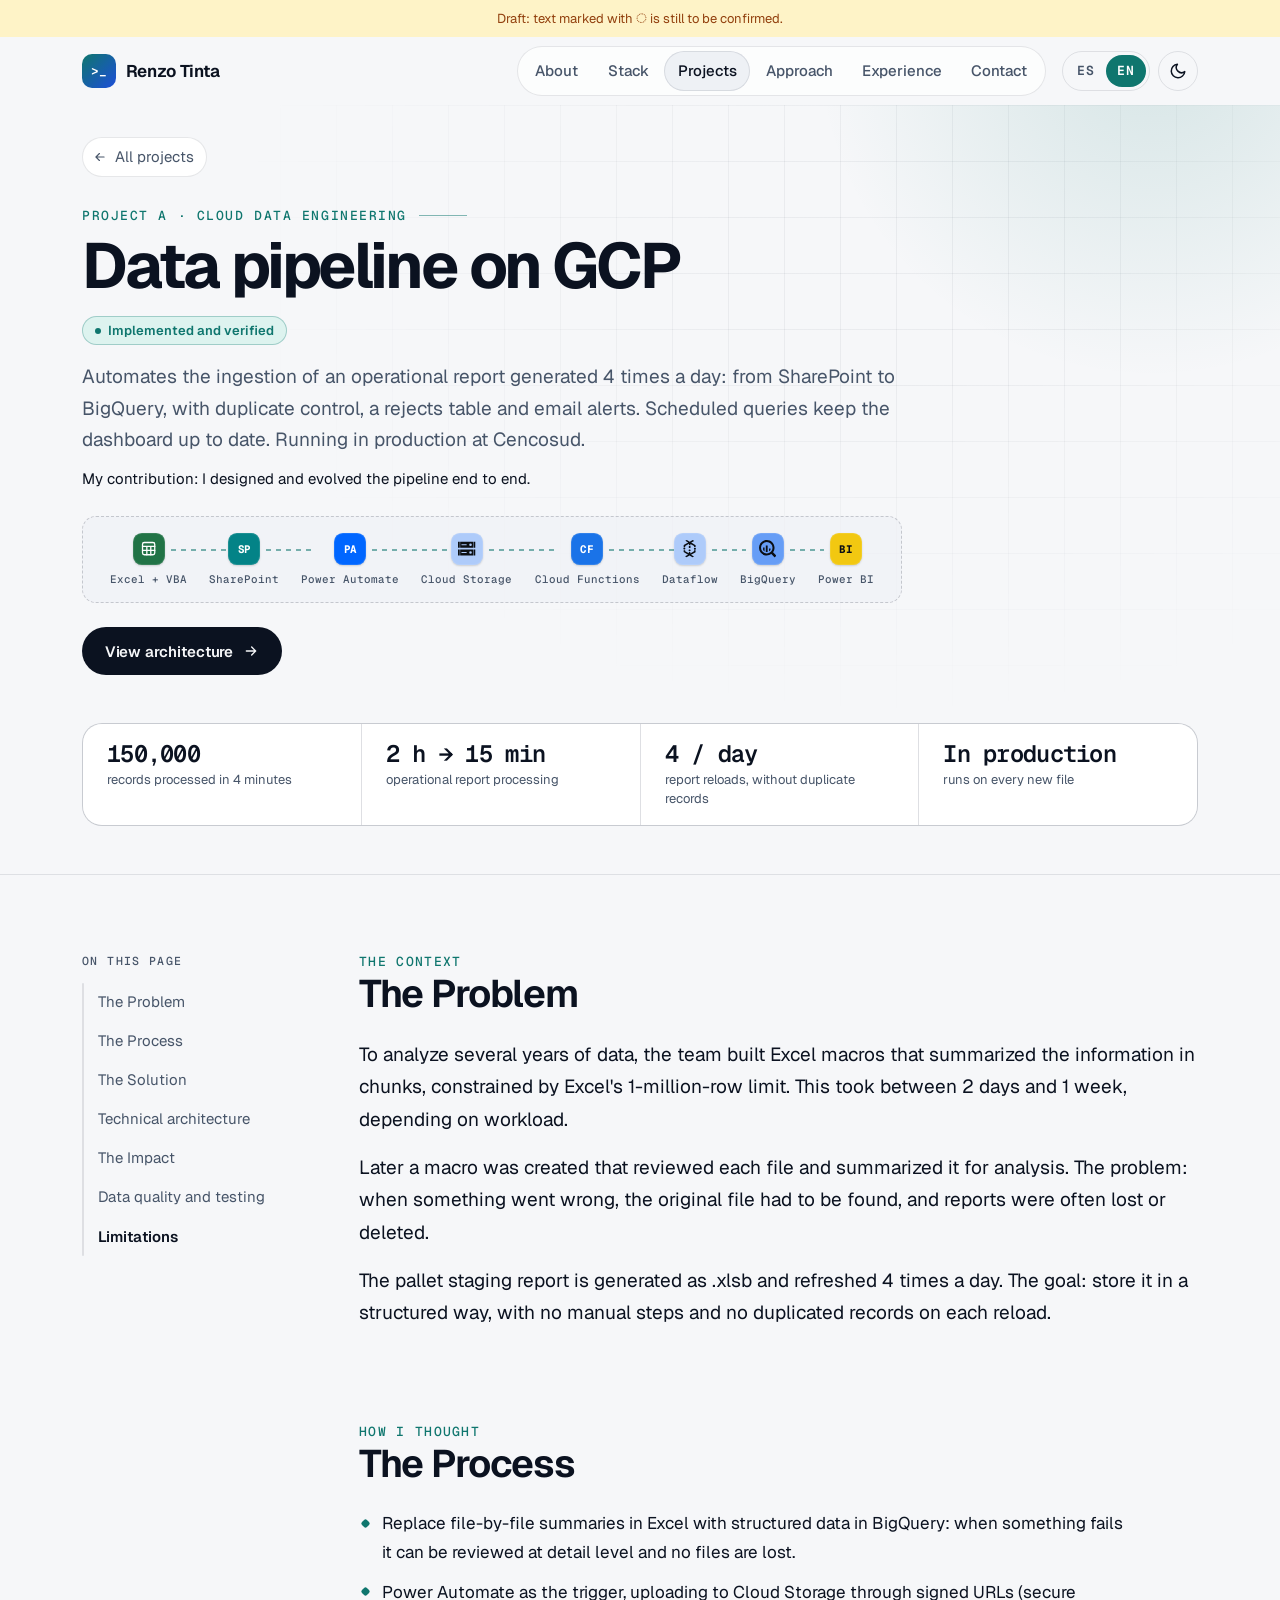
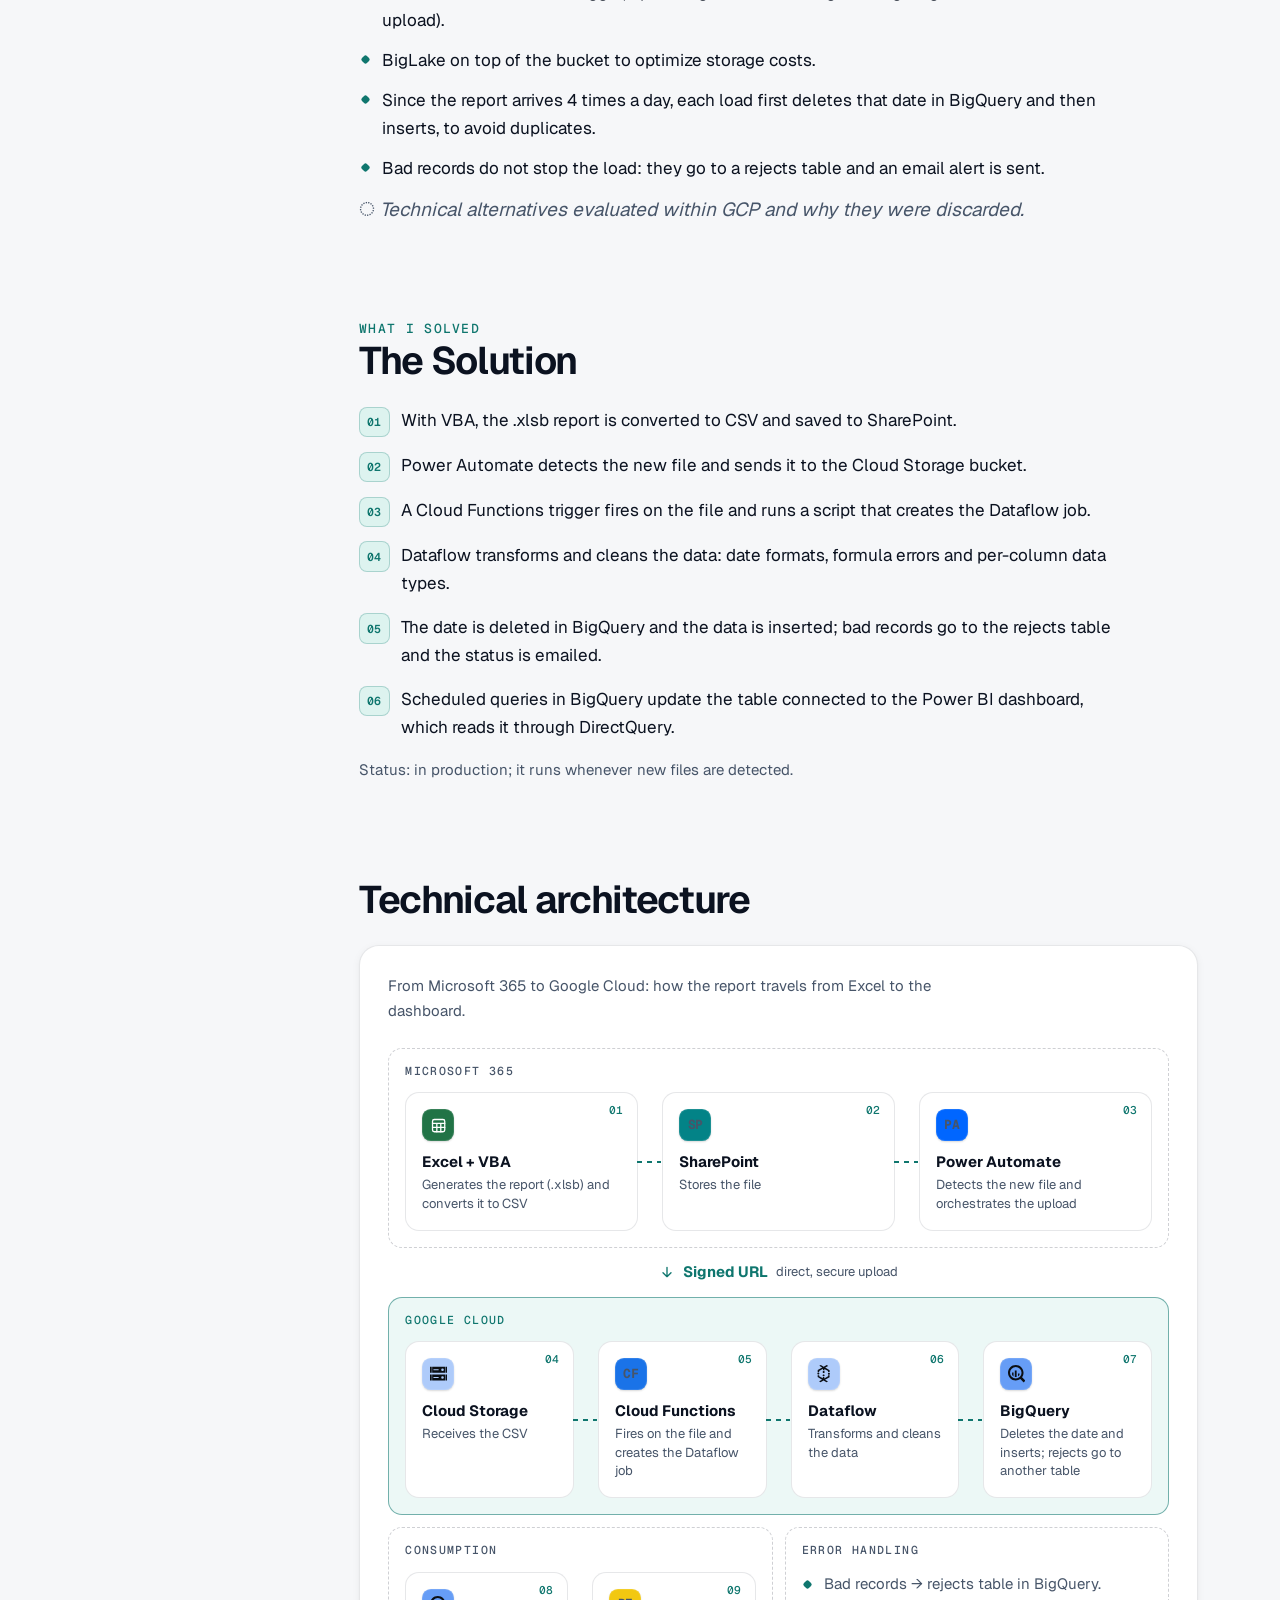
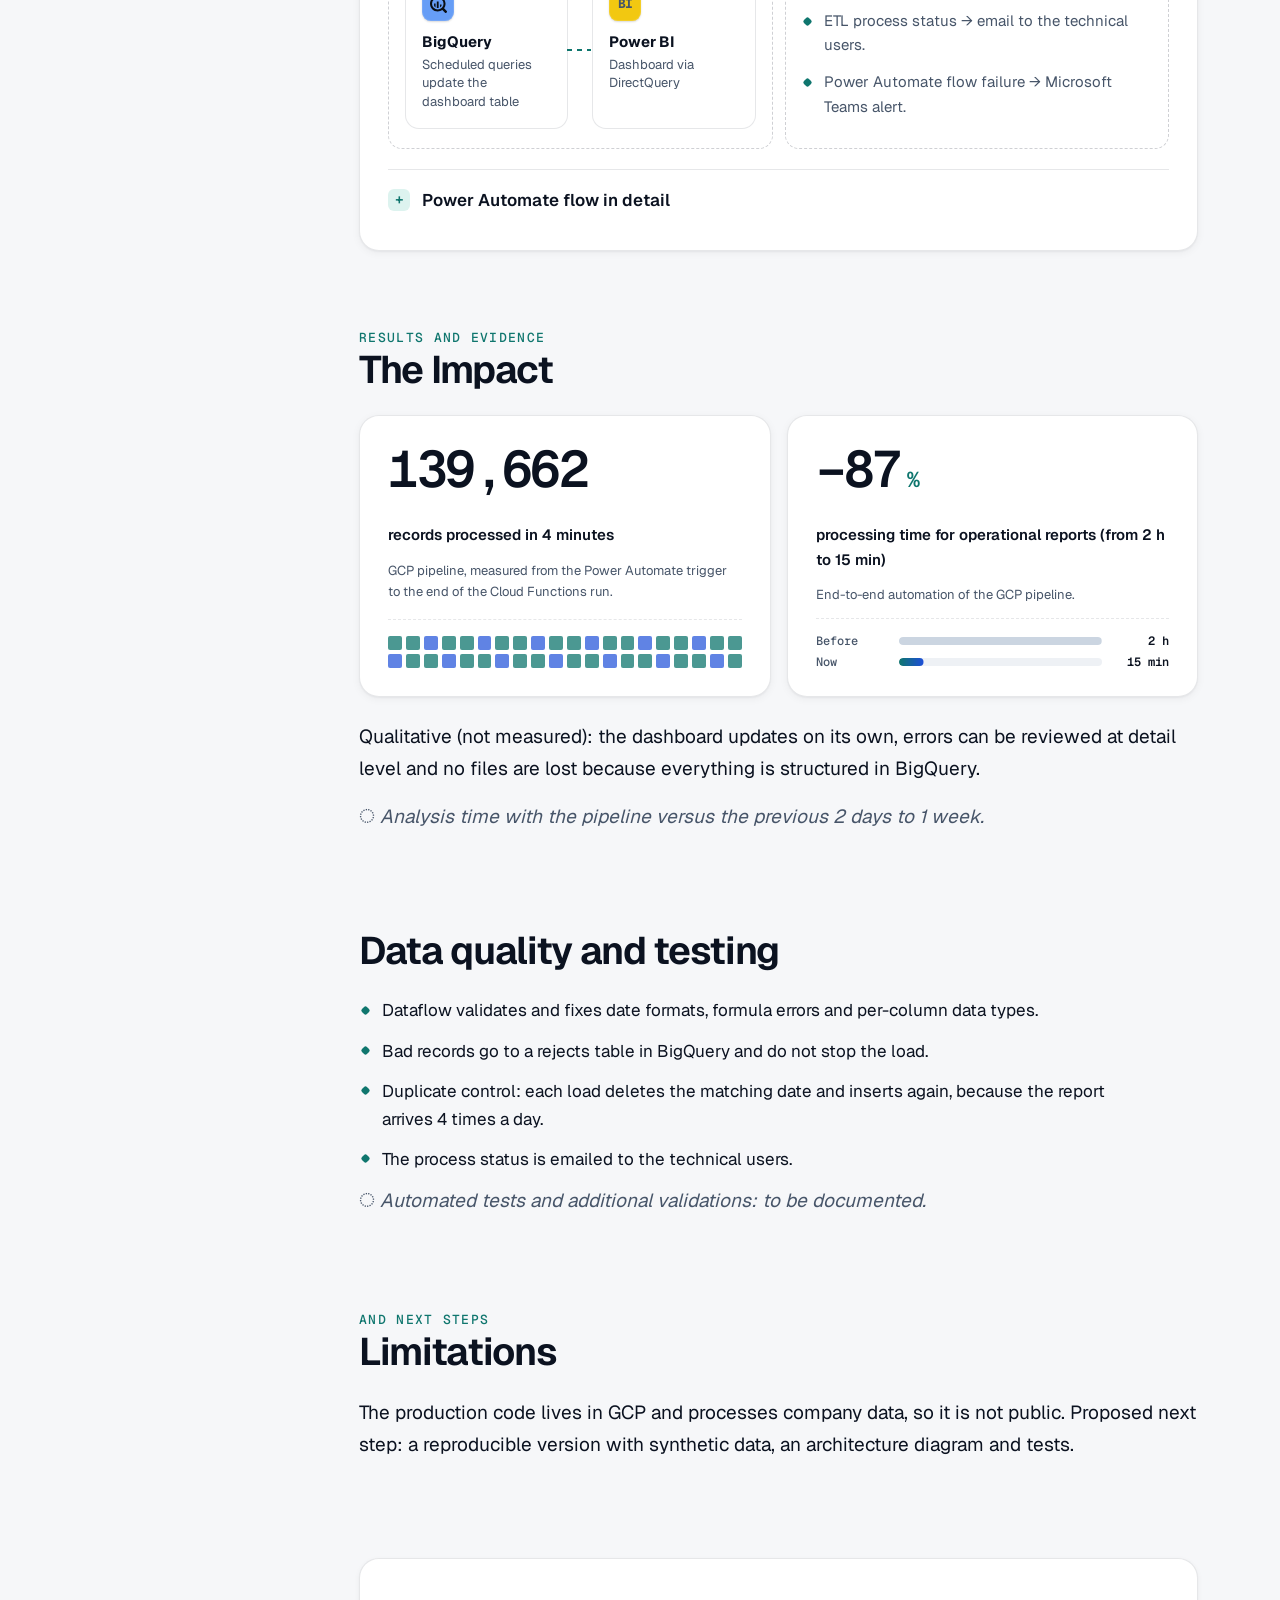
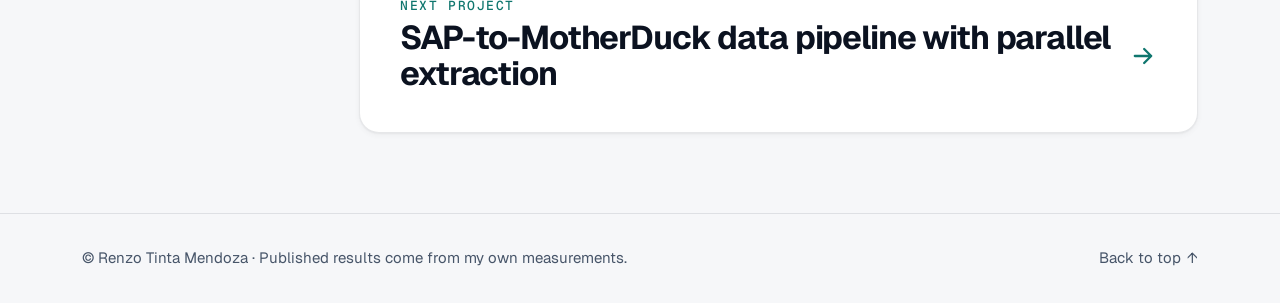
==== projects/gcp-pipeline.html @ ab00e88c "punto final de trabajo en claude" ====
<!DOCTYPE html>
<html lang="es">
<head>
<meta charset="utf-8">
<meta name="viewport" content="width=device-width, initial-scale=1">
<title>Pipeline de datos en GCP · Renzo Tinta</title>
<meta name="description" content="Pipeline de datos de SharePoint a BigQuery con Power Automate, Cloud Functions y Dataflow: problema, proceso, arquitectura y resultados medidos.">
<meta name="color-scheme" content="light dark">
<meta name="theme-color" content="#07090D" media="(prefers-color-scheme: dark)">
<meta name="theme-color" content="#F6F7F9" media="(prefers-color-scheme: light)">
<script>
  (function () {
    var d = document.documentElement; d.classList.add("js");
    try { var t = localStorage.getItem("theme"); if (t === "light" || t === "dark") d.dataset.theme = t; } catch (e) {}
    if (!matchMedia("(prefers-reduced-motion: reduce)").matches) {
      d.classList.add("motion");
      setTimeout(function () { if (!window.__motionReady) d.classList.remove("motion"); }, 2500);
    }
  })();
</script>
<link rel="icon" href="data:image/svg+xml,%3Csvg xmlns='http://www.w3.org/2000/svg' viewBox='0 0 32 32'%3E%3Crect width='32' height='32' rx='9' fill='%230F766E'/%3E%3Ctext x='16' y='21' text-anchor='middle' font-family='monospace' font-size='14' font-weight='700' fill='white'%3E%3E_%3C/text%3E%3C/svg%3E">
<link rel="preconnect" href="https://fonts.googleapis.com">
<link rel="preconnect" href="https://fonts.gstatic.com" crossorigin>
<link rel="stylesheet" href="https://fonts.googleapis.com/css2?family=Geist:wght@400..700&family=Geist+Mono:wght@400..600&family=Instrument+Serif:ital@1&display=swap">
<link rel="stylesheet" href="../assets/css/styles.css">
</head>
<body>
<a class="skip-link" href="#main" data-i18n="skip">Saltar al contenido</a>
<div class="progress" aria-hidden="true"><span></span></div>
<div class="draft-banner" role="note" data-i18n="draft">Borrador: los textos marcados con ◌ están pendientes de confirmar.</div>

<header class="site-header" id="site-header">
  <div class="container header-inner">
    <a class="brand" href="../index.html"><span class="brand-mark" aria-hidden="true">&gt;_</span><span data-i18n="brand">Renzo Tinta</span></a>
    <nav class="nav" id="site-nav" aria-label="Principal" data-i18n-aria="nav_label">
      <span class="nav-indicator" aria-hidden="true"></span>
      <a href="../index.html#about" data-i18n="nav_about">Sobre mí</a>
      <a href="../index.html#stack" data-i18n="nav_stack">Stack</a>
      <a href="../index.html#projects" aria-current="page" data-i18n="nav_projects">Proyectos</a>
      <a href="../index.html#approach" data-i18n="nav_approach">Enfoque</a>
      <a href="../index.html#experience" data-i18n="nav_experience">Experiencia</a>
      <a href="../index.html#contact" data-i18n="nav_contact">Contacto</a>
    </nav>
    <div class="controls">
      <div class="seg" role="group" aria-label="Idioma" data-i18n-aria="lang_label" data-active="es">
        <span class="seg-thumb" aria-hidden="true"></span>
        <button type="button" data-lang="es" aria-pressed="true" lang="es">ES</button>
        <button type="button" data-lang="en" aria-pressed="false" lang="en">EN</button>
      </div>
      <button type="button" class="icon-btn theme-btn" id="theme" aria-label="Cambiar tema" data-i18n-aria="theme_label">
        <svg class="i-sun" width="18" height="18" viewBox="0 0 24 24" fill="none" stroke="currentColor" stroke-width="2" stroke-linecap="round" aria-hidden="true"><circle cx="12" cy="12" r="4"/><path d="M12 2v2M12 20v2M4.9 4.9l1.4 1.4M17.7 17.7l1.4 1.4M2 12h2M20 12h2M4.9 19.1l1.4-1.4M17.7 6.3l1.4-1.4"/></svg>
        <svg class="i-moon" width="18" height="18" viewBox="0 0 24 24" fill="none" stroke="currentColor" stroke-width="2" stroke-linecap="round" stroke-linejoin="round" aria-hidden="true"><path d="M21 12.8A9 9 0 1 1 11.2 3a7 7 0 0 0 9.8 9.8z"/></svg>
      </button>
      <button type="button" class="icon-btn menu-btn" id="menu-btn" aria-expanded="false" aria-controls="site-nav" aria-label="Abrir menú"><span aria-hidden="true"></span></button>
    </div>
  </div>
</header>

<main id="main">
  <section class="page-hero" aria-labelledby="page-title">
    <div class="hero-grid-bg" aria-hidden="true"></div>
    <div class="container">
      <a class="crumb" href="../index.html#projects"><svg viewBox="0 0 24 24" fill="none" stroke="currentColor" stroke-width="2" stroke-linecap="round" stroke-linejoin="round" aria-hidden="true"><path d="M19 12H5M11 18l-6-6 6-6"/></svg><span data-i18n="back_projects">Todos los proyectos</span></a>
      <p class="section-index" data-reveal="hero" data-i18n="pa_eyebrow">Proyecto A · Ingeniería de datos en la nube</p>
      <h1 class="page-title" id="page-title" data-i18n="pa_title">Pipeline de datos en GCP</h1>
      <p data-reveal="hero"><span class="badge badge--ok" data-i18n="st_ok">Implementado y verificado</span></p>
      <p class="lead" data-reveal="hero" data-i18n="pa_sum">Automatiza la ingesta de un reporte operativo que se genera 4 veces al día: desde SharePoint hasta BigQuery, con control de duplicados, tabla de rechazos y aviso por correo. Consultas programadas mantienen actualizado el dashboard. En producción en Cencosud.</p>
      <p class="role-note" data-reveal="hero" data-i18n="pa_role">Mi contribución: diseñé y evolucioné el pipeline de punta a punta.</p>
      <ol class="chain" aria-label="Flujo del pipeline" data-i18n-aria="pa_chain_label" data-reveal="hero">
        <li><span class="tile tile--sm" data-icon="excel"></span><span class="chain-label">Excel + VBA</span></li>
        <li><span class="tile tile--sm" data-icon="sharepoint"></span><span class="chain-label">SharePoint</span></li>
        <li><span class="tile tile--sm" data-icon="powerautomate"></span><span class="chain-label">Power Automate</span></li>
        <li><span class="tile tile--sm" data-icon="gcs"></span><span class="chain-label">Cloud Storage</span></li>
        <li><span class="tile tile--sm" data-icon="gcf"></span><span class="chain-label">Cloud Functions</span></li>
        <li><span class="tile tile--sm" data-icon="dataflow"></span><span class="chain-label">Dataflow</span></li>
        <li><span class="tile tile--sm" data-icon="bigquery"></span><span class="chain-label">BigQuery</span></li>
        <li><span class="tile tile--sm" data-icon="powerbi"></span><span class="chain-label">Power BI</span></li>
      </ol>
      <div class="hero-actions" data-reveal="hero">
        <a class="btn btn--primary" href="#architecture" data-magnetic><span data-i18n="p_arch">Ver arquitectura</span><svg class="arrow" viewBox="0 0 24 24" fill="none" stroke="currentColor" stroke-width="2" stroke-linecap="round" stroke-linejoin="round" aria-hidden="true"><path d="M5 12h14M13 6l6 6-6 6"/></svg></a>
      </div>
      <div class="glance" data-stagger>
        <div><strong>150,000</strong><span data-i18n="pa_g1_l">registros procesados en 4 minutos</span></div>
        <div><strong>2 h → 15 min</strong><span data-i18n="pa_g2_l">procesamiento de reportes operativos</span></div>
        <div><strong data-i18n="pa_g3_n">4 / día</strong><span data-i18n="pa_g3_l">recargas del reporte, sin duplicar registros</span></div>
        <div><strong data-i18n="pa_g4_n">En producción</strong><span data-i18n="pa_g4_l">se ejecuta con cada archivo nuevo</span></div>
      </div>
    </div>
  </section>

  <div class="container doc">
    <aside class="toc" aria-label="Índice" data-i18n-aria="toc_title" data-spy>
      <p data-i18n="toc_title">En esta página</p>
      <div class="toc-links">
        <a href="#problem" data-i18n="pe_problem">El Problema</a>
        <a href="#process" data-i18n="pe_process">El Proceso</a>
        <a href="#solution" data-i18n="pe_solution">La Solución</a>
        <a href="#architecture" data-i18n="sec_arch">Arquitectura técnica</a>
        <a href="#impact" data-i18n="pe_impact">El Impacto</a>
        <a href="#quality" data-i18n="sec_quality">Calidad de datos y pruebas</a>
        <a href="#limits" data-i18n="pe_limits">Limitaciones</a>
      </div>
    </aside>

    <article class="doc-body prose">

      <section id="problem" aria-labelledby="h-problem" data-reveal>
        <h2 id="h-problem"><span data-i18n="pe_problem">El Problema</span> <small data-i18n="pe_problem_s">El contexto</small></h2>
        <p data-i18n="pa_problem1">Para analizar datos de varios años, el equipo armaba macros de Excel que resumían la información por partes, con el límite de 1 millón de filas de Excel. Esto tomaba entre 2 días y 1 semana, según la carga de trabajo.</p>
        <p data-i18n="pa_problem2">Luego se creó una macro que revisaba cada archivo y lo resumía para analizarlo. El problema: ante un error había que buscar el archivo original, y los reportes se perdían o se borraban con frecuencia.</p>
        <p data-i18n="pa_problem3">El reporte de staging de paletas se genera en .xlsb y se actualiza 4 veces al día. El objetivo: almacenarlo de forma estructurada, sin pasos manuales y sin duplicar registros en cada recarga.</p>
      </section>

      <section id="process" aria-labelledby="h-process" data-reveal>
        <h2 id="h-process"><span data-i18n="pe_process">El Proceso</span> <small data-i18n="pe_process_s">Cómo pensé</small></h2>
        <ul class="bullets">
          <li data-i18n="pa_proc0">Reemplazar el resumen archivo por archivo en Excel por datos estructurados en BigQuery: ante un error se revisa a nivel de detalle y no se pierden archivos.</li>
          <li data-i18n="pa_proc1">Power Automate como disparador y carga a Cloud Storage mediante URLs firmadas (carga segura).</li>
          <li data-i18n="pa_proc2">BigLake sobre el bucket para optimizar costos de almacenamiento.</li>
          <li data-i18n="pa_proc3">Como el reporte llega 4 veces al día, cada carga borra primero la fecha en BigQuery y luego inserta, para evitar duplicados.</li>
          <li data-i18n="pa_proc4">Los registros con error no detienen la carga: van a una tabla de rechazos y se avisa por correo.</li>
        </ul>
        <p class="todo" data-i18n="pa_proc_todo">Alternativas técnicas evaluadas dentro de GCP y por qué se descartaron.</p>
      </section>

      <section id="solution" aria-labelledby="h-solution" data-reveal>
        <h2 id="h-solution"><span data-i18n="pe_solution">La Solución</span> <small data-i18n="pe_solution_s">Qué resolví</small></h2>
        <ol class="steps">
          <li data-i18n="pa_s1">Con VBA, el reporte .xlsb se convierte a CSV y se guarda en SharePoint.</li>
          <li data-i18n="pa_s2">Power Automate detecta el archivo nuevo y lo envía al bucket de Cloud Storage.</li>
          <li data-i18n="pa_s3">Un disparador de Cloud Functions se activa con el archivo y ejecuta un script que crea el job de Dataflow.</li>
          <li data-i18n="pa_s4">Dataflow transforma y limpia los datos: formatos de fecha, errores provenientes de fórmulas y tipos de datos por columna.</li>
          <li data-i18n="pa_s5">Se elimina la fecha en BigQuery y se insertan los datos; los registros con error van a la tabla de rechazos y el estado se avisa por correo.</li>
          <li data-i18n="pa_s6">Consultas programadas en BigQuery actualizan la tabla conectada al dashboard de Power BI, que la consume vía DirectQuery.</li>
        </ol>
        <p class="note" data-i18n="pa_status">Estado: en producción; se ejecuta cada vez que detecta archivos nuevos.</p>
      </section>

      <section id="architecture" aria-labelledby="h-arch" data-reveal>
        <h2 id="h-arch" data-i18n="sec_arch">Arquitectura técnica</h2>
        <figure class="card arch">
          <figcaption data-i18n="arch_intro">De Microsoft 365 a Google Cloud: cómo viaja el reporte desde Excel hasta el dashboard.</figcaption>

          <div class="lane">
            <h3>Microsoft 365</h3>
            <ol class="nodes" style="--cols:3">
              <li class="node"><span class="tile tile--sm" data-icon="excel"></span><strong>Excel + VBA</strong><span data-i18n="n1d">Genera el reporte (.xlsb) y lo convierte a CSV</span></li>
              <li class="node"><span class="tile tile--sm" data-icon="sharepoint"></span><strong>SharePoint</strong><span data-i18n="n2d">Almacena el archivo</span></li>
              <li class="node"><span class="tile tile--sm" data-icon="powerautomate"></span><strong>Power Automate</strong><span data-i18n="n3d">Detecta el archivo nuevo y orquesta el envío</span></li>
            </ol>
          </div>

          <div class="arch-link" role="note">
            <svg viewBox="0 0 24 24" fill="none" stroke="currentColor" stroke-width="2" stroke-linecap="round" stroke-linejoin="round" aria-hidden="true"><path d="M12 5v14M6 13l6 6 6-6"/></svg>
            <strong data-i18n="link_t">URL firmada</strong> <small data-i18n="link_d">carga directa y segura</small>
          </div>

          <div class="lane lane--accent">
            <h3>Google Cloud</h3>
            <ol class="nodes" style="--cols:4">
              <li class="node"><span class="tile tile--sm" data-icon="gcs"></span><strong>Cloud Storage</strong><span data-i18n="n4d">Recibe el CSV</span></li>
              <li class="node"><span class="tile tile--sm" data-icon="gcf"></span><strong>Cloud Functions</strong><span data-i18n="n5d">Se activa con el archivo y crea el job de Dataflow</span></li>
              <li class="node"><span class="tile tile--sm" data-icon="dataflow"></span><strong>Dataflow</strong><span data-i18n="n6d">Transforma y limpia los datos</span></li>
              <li class="node"><span class="tile tile--sm" data-icon="bigquery"></span><strong>BigQuery</strong><span data-i18n="n7d">Borra la fecha e inserta; los rechazos van a otra tabla</span></li>
            </ol>
          </div>

          <div class="arch-foot">
            <div class="lane">
              <h3 data-i18n="lane_out">Consumo</h3>
              <ol class="nodes" style="--cols:2">
                <li class="node"><span class="tile tile--sm" data-icon="bigquery"></span><strong>BigQuery</strong><span data-i18n="n8d">Consultas programadas actualizan la tabla del dashboard</span></li>
                <li class="node"><span class="tile tile--sm" data-icon="powerbi"></span><strong>Power BI</strong><span data-i18n="n9d">Dashboard vía DirectQuery</span></li>
              </ol>
            </div>
            <div class="lane">
              <h3 data-i18n="lane_err">Control de errores</h3>
              <ul class="bullets">
                <li data-i18n="err1">Registros con error → tabla de rechazos en BigQuery.</li>
                <li data-i18n="err2">Estado del proceso ETL → aviso por correo a los usuarios técnicos.</li>
                <li data-i18n="err3">Falla del flujo en Power Automate → aviso en Microsoft Teams.</li>
              </ul>
            </div>
          </div>

          <details class="pe"><summary><span data-i18n="det_title">Detalle del flujo en Power Automate</span></summary>
            <div class="pe-body">
              <ol class="steps">
                <li data-i18n="det1">Disparador: se crea o modifica un archivo en la carpeta de SharePoint.</li>
                <li data-i18n="det2">Validación de seguridad: solo continúan los archivos autorizados; el resto se ignora.</li>
                <li data-i18n="det3">HTTP: solicita a una Cloud Function la URL firmada.</li>
                <li data-i18n="det4">HTTP: envía el archivo directamente a Cloud Storage con esa URL.</li>
                <li data-i18n="det5">Si ocurre un error en el flujo, se envía un aviso a Microsoft Teams.</li>
              </ol>
            </div></details>
        </figure>
      </section>

      <section id="impact" aria-labelledby="h-impact" data-reveal>
        <h2 id="h-impact"><span data-i18n="pe_impact">El Impacto</span> <small data-i18n="pe_impact_s">Resultados y evidencia</small></h2>
        <div class="impact-grid">
          <article class="card kpi" data-spotlight>
            <p class="kpi-num"><span class="sr-only">150,000</span><span data-count="150000" aria-hidden="true">150,000</span></p>
            <p class="kpi-label" data-i18n="kpi1_l">registros procesados en 4 minutos</p>
            <p class="kpi-note" data-i18n="kpi1_c">Pipeline en GCP, medido desde el disparo en Power Automate hasta el fin en Cloud Functions.</p>
            <div class="kpi-viz" aria-hidden="true">
              <div class="dots"><i></i><i></i><i></i><i></i><i></i><i></i><i></i><i></i><i></i><i></i><i></i><i></i><i></i><i></i><i></i><i></i><i></i><i></i><i></i><i></i><i></i><i></i><i></i><i></i><i></i><i></i><i></i><i></i><i></i><i></i><i></i><i></i><i></i><i></i><i></i><i></i><i></i><i></i><i></i><i></i></div>
            </div>
          </article>
          <article class="card kpi" data-spotlight>
            <p class="kpi-num">−87<small>%</small></p>
            <p class="kpi-label" data-i18n="kpi2_l">tiempo de procesamiento de reportes operativos (de 2 h a 15 min)</p>
            <p class="kpi-note" data-i18n="kpi2_c">Automatización end-to-end del pipeline en GCP.</p>
            <div class="kpi-viz" aria-hidden="true">
              <div class="bar-row"><span data-i18n="kpi_before">Antes</span><span class="bar"><i style="--w:100%" data-bar></i></span><b>2 h</b></div>
              <div class="bar-row"><span data-i18n="kpi_now">Ahora</span><span class="bar bar--accent"><i style="--w:12.5%" data-bar data-delay=".25"></i></span><b>15 min</b></div>
            </div>
          </article>
        </div>
        <p data-i18n="pa_impact3">Cualitativo (no medido): el dashboard se actualiza solo, los errores se revisan a nivel de detalle y no se pierden archivos porque todo queda estructurado en BigQuery.</p>
        <p class="todo" data-i18n="pa_impact_todo">Tiempo de análisis con el pipeline frente a los 2 días a 1 semana anteriores.</p>
      </section>

      <section id="quality" aria-labelledby="h-quality" data-reveal>
        <h2 id="h-quality" data-i18n="sec_quality">Calidad de datos y pruebas</h2>
        <ul class="bullets">
          <li data-i18n="pa_q1">Dataflow valida y corrige formatos de fecha, errores provenientes de fórmulas y tipos de datos por columna.</li>
          <li data-i18n="pa_q2">Los registros con error van a una tabla de rechazos en BigQuery y no detienen la carga.</li>
          <li data-i18n="pa_q3">Control de duplicados: cada carga borra la fecha correspondiente e inserta de nuevo, porque el reporte llega 4 veces al día.</li>
          <li data-i18n="pa_q4">El estado del proceso se avisa por correo a los usuarios técnicos.</li>
        </ul>
        <p class="todo" data-i18n="pa_q_todo">Pruebas automatizadas y validaciones adicionales: por documentar.</p>
      </section>

      <section id="limits" aria-labelledby="h-limits" data-reveal>
        <h2 id="h-limits"><span data-i18n="pe_limits">Limitaciones</span> <small data-i18n="pe_limits_s">y siguientes pasos</small></h2>
        <p data-i18n="pa_limits">El código productivo vive en GCP y procesa datos de la empresa, por lo que no es público. Siguiente paso propuesto: una versión reproducible con datos sintéticos, diagrama de arquitectura y pruebas.</p>
      </section>

      <nav aria-label="Proyectos" data-reveal>
        <a class="card next-card" href="sap-motherduck-pipeline.html" data-spotlight>
          <small data-i18n="p_next">Siguiente proyecto</small>
          <strong><span data-i18n="pb_title">Pipeline de datos de SAP a MotherDuck con extracción paralela</span><svg class="arrow" viewBox="0 0 24 24" fill="none" stroke="currentColor" stroke-width="2" stroke-linecap="round" stroke-linejoin="round" aria-hidden="true"><path d="M5 12h14M13 6l6 6-6 6"/></svg></strong>
        </a>
      </nav>
    </article>
  </div>
</main>

<footer>
  <div class="container footer-inner">
    <span data-i18n="footer">© Renzo Tinta Mendoza · Los resultados publicados provienen de mediciones propias.</span>
    <a href="#main"><span data-i18n="back_top">Volver arriba</span> <span aria-hidden="true">↑</span></a>
  </div>
</footer>

<script src="../assets/js/icons.js"></script>
<script src="../assets/js/i18n/common.js"></script>
<script src="../assets/js/i18n/gcp-pipeline.js"></script>
<script src="../assets/js/site.js"></script>
<script src="../assets/vendor/gsap/gsap.min.js"></script>
<script src="../assets/vendor/gsap/ScrollTrigger.min.js"></script>
<script src="../assets/vendor/gsap/SplitText.min.js"></script>
<script src="../assets/js/motion.js"></script>
</body>
</html>
---- assets/css/styles.css ----
/* ==========================================================
   PORTAFOLIO · RENZO TINTA
   1. Tokens · 2. Base · 3. Cabecera · 4. Componentes
   5. Inicio · 6. Hojas de proyecto · 7. Movimiento
   Contrastes verificados (WCAG AA): texto >= 4.5:1 en ambos temas.
   ========================================================== */

/* 1. TOKENS ------------------------------------------------ */
:root {
  --bg: #F6F7F9;
  --bg-2: #EEF1F5;
  --surface: #FFFFFF;
  --surface-2: #EEF1F5;
  --text: #0B1220;
  --muted: #475569;
  --line: rgb(15 23 42 / .10);
  --line-strong: rgb(15 23 42 / .20);
  --grid-line: rgb(15 23 42 / .05);
  --accent: #0F766E;
  --accent-2: #1D4ED8;
  --accent-ink: #FFFFFF;
  --ok-bg: #DDF3EF;
  --warn: #92400E;
  --warn-bg: #FEF3C7;
  --bar-muted: #CBD5E1;
  --glow: rgb(15 118 110 / .14);
  --flow-raw: 100 116 139;
  --flow-clean: 15 118 110;
  --focus: #1D4ED8;
  --shadow-1: 0 1px 2px rgb(15 23 42 / .05), 0 2px 8px rgb(15 23 42 / .05);
  --shadow-2: 0 12px 40px -12px rgb(15 23 42 / .22);
  --sun: 0;

  --font-sans: "Geist", system-ui, -apple-system, "Segoe UI", Roboto, Arial, sans-serif;
  --font-mono: "Geist Mono", ui-monospace, "Cascadia Code", Consolas, monospace;
  --font-serif: "Instrument Serif", Georgia, "Times New Roman", serif;

  --fs-xs: .8125rem;
  --fs-sm: .9375rem;
  --fs-md: 1.0625rem;
  --fs-lg: 1.1875rem;
  --fs-h3: 1.375rem;
  --fs-h2: clamp(2rem, 1.2rem + 3vw, 3.4rem);
  --fs-hero: clamp(2.6rem, 1rem + 5.4vw, 5.25rem);
  --fs-page: clamp(2.2rem, 1.1rem + 3.6vw, 4rem);

  --s-1: .25rem; --s-2: .5rem; --s-3: .75rem; --s-4: 1rem;
  --s-5: 1.5rem; --s-6: 2rem; --s-7: 3rem; --s-8: 5rem;
  --section: clamp(4.5rem, 3rem + 5vw, 8rem);

  --r-sm: 8px; --r-md: 14px; --r-lg: 20px; --r-pill: 999px;
  --ease: cubic-bezier(.2, .8, .2, 1);
  --ease-spring: cubic-bezier(.34, 1.56, .64, 1);
  --dur-fast: 180ms; --dur: 320ms;

  --maxw: 1180px;
  --header-h: 68px;
}
@media (prefers-color-scheme: dark) {
  :root:not([data-theme="light"]) {
    --bg: #07090D; --bg-2: #0B0F15; --surface: #0E131A; --surface-2: #151C25;
    --text: #E8EDF3; --muted: #94A3B8;
    --line: rgb(148 163 184 / .14); --line-strong: rgb(148 163 184 / .28); --grid-line: rgb(148 163 184 / .07);
    --accent: #2DD4BF; --accent-2: #60A5FA; --accent-ink: #04221F;
    --ok-bg: #0B2A27; --warn: #FCD34D; --warn-bg: #231C0A; --bar-muted: #334155;
    --glow: rgb(45 212 191 / .16); --flow-raw: 148 163 184; --flow-clean: 45 212 191;
    --focus: #7DB4FF;
    --shadow-1: 0 1px 2px rgb(0 0 0 / .4); --shadow-2: 0 18px 50px -18px rgb(0 0 0 / .8);
    --sun: 1;
  }
}
:root[data-theme="dark"] {
  --bg: #07090D; --bg-2: #0B0F15; --surface: #0E131A; --surface-2: #151C25;
  --text: #E8EDF3; --muted: #94A3B8;
  --line: rgb(148 163 184 / .14); --line-strong: rgb(148 163 184 / .28); --grid-line: rgb(148 163 184 / .07);
  --accent: #2DD4BF; --accent-2: #60A5FA; --accent-ink: #04221F;
  --ok-bg: #0B2A27; --warn: #FCD34D; --warn-bg: #231C0A; --bar-muted: #334155;
  --glow: rgb(45 212 191 / .16); --flow-raw: 148 163 184; --flow-clean: 45 212 191;
  --focus: #7DB4FF;
  --shadow-1: 0 1px 2px rgb(0 0 0 / .4); --shadow-2: 0 18px 50px -18px rgb(0 0 0 / .8);
  --sun: 1;
}

/* 2. BASE -------------------------------------------------- */
*, *::before, *::after { box-sizing: border-box; }
html { scroll-behavior: smooth; scroll-padding-top: calc(var(--header-h) + 24px); -webkit-text-size-adjust: 100%; }
body {
  margin: 0; background: var(--bg); color: var(--text);
  font: 400 var(--fs-md)/1.65 var(--font-sans);
  -webkit-font-smoothing: antialiased; text-rendering: optimizeLegibility;
  overflow-x: clip;
}
h1, h2, h3, h4 { margin: 0; line-height: 1.12; letter-spacing: -.02em; font-weight: 650; }
p { margin: 0 0 var(--s-4); }
a { color: var(--accent); text-underline-offset: 3px; }
a:hover { text-decoration-thickness: 2px; }
ul, ol { margin: 0; padding: 0; list-style: none; }
img, svg { display: block; max-width: 100%; }
code { font-family: var(--font-mono); font-size: .92em; }
em { font-style: normal; }
::selection { background: color-mix(in srgb, var(--accent) 30%, transparent); }
:focus-visible { outline: 2px solid var(--focus); outline-offset: 3px; border-radius: var(--r-sm); }
[hidden] { display: none !important; }
.container { width: 100%; max-width: var(--maxw); margin-inline: auto; padding-inline: clamp(1rem, .5rem + 2vw, 2rem); }
.sr-only { position: absolute; width: 1px; height: 1px; padding: 0; margin: -1px; overflow: hidden; clip: rect(0 0 0 0); white-space: nowrap; border: 0; }
.skip-link {
  position: absolute; left: var(--s-4); top: -100px; z-index: 200;
  background: var(--accent); color: var(--accent-ink); padding: var(--s-2) var(--s-4);
  border-radius: var(--r-sm); font-weight: 600; text-decoration: none;
}
.skip-link:focus { top: var(--s-2); }

/* 3. CABECERA ---------------------------------------------- */
.progress { position: fixed; inset: 0 0 auto 0; height: 2px; z-index: 120; pointer-events: none; }
.progress span {
  display: block; height: 100%; transform-origin: 0 50%; transform: scaleX(var(--p, 0));
  background: linear-gradient(90deg, var(--accent), var(--accent-2));
}
.draft-banner {
  background: var(--warn-bg); color: var(--warn);
  font-size: var(--fs-xs); text-align: center; padding: var(--s-2) var(--s-4);
}
.site-header {
  position: sticky; top: 0; z-index: 100; height: var(--header-h);
  transition: transform var(--dur) var(--ease), background var(--dur), border-color var(--dur);
  border-bottom: 1px solid transparent;
}
.site-header.is-scrolled {
  background: color-mix(in srgb, var(--bg) 78%, transparent);
  backdrop-filter: saturate(1.5) blur(14px); -webkit-backdrop-filter: saturate(1.5) blur(14px);
  border-bottom-color: var(--line);
}
.site-header.is-hidden:not(:focus-within) { transform: translateY(-100%); }
.header-inner { display: flex; align-items: center; gap: var(--s-4); height: 100%; }
.brand {
  display: inline-flex; align-items: center; gap: .6rem; margin-right: auto;
  color: var(--text); text-decoration: none; font-weight: 650; letter-spacing: -.01em;
}
.brand-mark {
  display: inline-grid; place-items: center; width: 34px; height: 34px; border-radius: 10px;
  font: 600 .8rem/1 var(--font-mono); color: var(--accent-ink);
  background: linear-gradient(135deg, var(--accent), var(--accent-2));
  transition: transform var(--dur) var(--ease-spring);
}
.brand:hover .brand-mark { transform: rotate(-8deg) scale(1.06); }

.nav { position: relative; display: flex; gap: 2px; padding: 4px; border: 1px solid var(--line); border-radius: var(--r-pill); background: color-mix(in srgb, var(--surface) 70%, transparent); }
.nav a {
  position: relative; z-index: 1; color: var(--muted); text-decoration: none; font-size: var(--fs-sm); font-weight: 500;
  padding: .45rem .85rem; border-radius: var(--r-pill); transition: color var(--dur-fast);
}
.nav a:hover, .nav a[aria-current] { color: var(--text); }
.nav-indicator {
  position: absolute; top: 4px; left: 0; height: calc(100% - 8px); width: 0; border-radius: var(--r-pill);
  background: var(--surface-2); box-shadow: inset 0 0 0 1px var(--line);
  transition: transform .45s var(--ease), width .45s var(--ease), opacity .2s; opacity: 0; pointer-events: none;
}
.controls { display: flex; gap: var(--s-2); align-items: center; }
.seg { position: relative; display: inline-grid; grid-template-columns: 1fr 1fr; padding: 3px; border: 1px solid var(--line); border-radius: var(--r-pill); }
.seg-thumb {
  position: absolute; top: 3px; bottom: 3px; left: 3px; width: calc(50% - 3px); border-radius: var(--r-pill);
  background: var(--accent); transition: transform .4s var(--ease-spring);
}
.seg[data-active="en"] .seg-thumb { transform: translateX(100%); }
.seg button {
  position: relative; z-index: 1; font: 600 var(--fs-xs)/1 var(--font-mono); cursor: pointer; letter-spacing: .04em;
  background: none; color: var(--muted); border: 0; padding: 0 .7rem; height: 32px; min-width: 40px; border-radius: var(--r-pill);
  transition: color var(--dur);
}
.seg button[aria-pressed="true"] { color: var(--accent-ink); }
.icon-btn {
  display: inline-grid; place-items: center; width: 40px; height: 40px; flex: none; cursor: pointer;
  border: 1px solid var(--line); border-radius: var(--r-pill); background: none; color: var(--text);
  transition: background var(--dur-fast), border-color var(--dur-fast);
}
.icon-btn:hover { background: var(--surface-2); border-color: var(--line-strong); }
.theme-btn { position: relative; }
.theme-btn svg { position: absolute; transition: transform .5s var(--ease-spring), opacity .3s; }
.theme-btn .i-sun { opacity: var(--sun); transform: rotate(calc((1 - var(--sun)) * 90deg)) scale(calc(.5 + var(--sun) * .5)); }
.theme-btn .i-moon { opacity: calc(1 - var(--sun)); transform: rotate(calc(var(--sun) * -90deg)) scale(calc(1 - var(--sun) * .5)); }
.menu-btn { display: none; }
.menu-btn span, .menu-btn span::before { display: block; width: 16px; height: 1.5px; background: currentColor; border-radius: 2px; transition: transform var(--dur) var(--ease); }
.menu-btn span { position: relative; transform: translateY(-3px); }
.menu-btn span::before { content: ""; position: absolute; top: 6px; }
.nav-open .menu-btn span { transform: translateY(0) rotate(45deg); }
.nav-open .menu-btn span::before { transform: translateY(-6px) rotate(-90deg); }

@media (max-width: 900px) {
  .menu-btn { display: inline-grid; }
  .nav {
    position: fixed; inset: var(--header-h) 0 auto 0; z-index: 99; flex-direction: column; gap: 0;
    padding: var(--s-4) clamp(1rem, .5rem + 2vw, 2rem) var(--s-6); border: 0; border-bottom: 1px solid var(--line); border-radius: 0;
    background: var(--bg); visibility: hidden; opacity: 0; transform: translateY(-12px);
    transition: opacity var(--dur) var(--ease), transform var(--dur) var(--ease), visibility 0s linear var(--dur);
  }
  .nav a { font-size: 1.5rem; font-weight: 600; letter-spacing: -.02em; padding: .7rem 0; border-radius: 0; border-bottom: 1px solid var(--line); color: var(--text); }
  .nav a[aria-current] { color: var(--accent); }
  .nav-indicator { display: none; }
  .nav-open .nav { visibility: visible; opacity: 1; transform: none; transition-delay: 0s; }
  .nav-open .site-header { background: var(--bg); border-bottom-color: var(--line); }
  html.nav-open { overflow: hidden; }
}

/* 4. COMPONENTES ------------------------------------------- */
/* Botones */
.btn {
  --bg-btn: var(--surface); --fg-btn: var(--text);
  display: inline-flex; align-items: center; justify-content: center; gap: .6rem; min-height: 48px;
  padding: 0 1.35rem; border-radius: var(--r-pill); border: 1px solid var(--line-strong);
  background: var(--bg-btn); color: var(--fg-btn); text-decoration: none; cursor: pointer;
  font: 600 var(--fs-sm)/1 var(--font-sans); letter-spacing: -.005em;
  transition: background var(--dur-fast), border-color var(--dur-fast), box-shadow var(--dur);
}
.btn:hover { border-color: var(--accent); }
.btn--primary { --bg-btn: var(--text); --fg-btn: var(--bg); border-color: transparent; }
.btn--primary:hover { box-shadow: 0 10px 30px -10px var(--glow), 0 0 0 4px color-mix(in srgb, var(--accent) 22%, transparent); border-color: transparent; }
.btn--sm { min-height: 40px; padding: 0 1rem; }
.btn .arrow { width: 16px; height: 16px; transition: transform var(--dur) var(--ease); }
.btn:hover .arrow { transform: translateX(4px); }
.btn[disabled] { opacity: .5; cursor: not-allowed; box-shadow: none; }

/* Tiles de herramientas */
.tile {
  --s: 40px; position: relative; flex: none; width: var(--s); height: var(--s);
  display: inline-grid; place-items: center; border-radius: calc(var(--s) * .28);
  background: var(--tile-bg, var(--surface-2)); color: var(--tile-fg, var(--text));
  box-shadow: inset 0 0 0 1px rgb(255 255 255 / .10), 0 1px 2px rgb(0 0 0 / .15);
}
.tile svg { width: 54%; height: 54%; }
.tile-mono { font: 700 calc(var(--s) * .34)/1 var(--font-mono); letter-spacing: -.03em; }
.tile--xs { --s: 22px; }
.tile--sm { --s: 32px; }
.tile--md { --s: 48px; }
.tile--lg { --s: 56px; }

/* Chips e insignias */
.chips { display: flex; flex-wrap: wrap; gap: var(--s-2); }
.chip {
  display: inline-flex; align-items: center; font: 500 var(--fs-xs)/1 var(--font-mono);
  padding: .45rem .7rem; border-radius: var(--r-pill); border: 1px solid var(--line-strong);
  color: var(--text); background: var(--surface);
  transition: border-color var(--dur-fast), transform var(--dur-fast) var(--ease);
}
.chip:hover { border-color: var(--accent); transform: translateY(-1px); }
.chip--practice { border-color: color-mix(in srgb, var(--accent) 45%, transparent); background: var(--ok-bg); }
.chip--learning { border-style: dashed; border-color: var(--accent); color: var(--accent); background: transparent; }
.chip--explored { border-style: dotted; color: var(--muted); background: transparent; }
.badge {
  display: inline-flex; align-items: center; gap: .45rem; white-space: nowrap;
  font: 600 var(--fs-xs)/1 var(--font-sans); padding: .45rem .75rem; border-radius: var(--r-pill);
  background: var(--warn-bg); color: var(--warn); border: 1px solid color-mix(in srgb, var(--warn) 25%, transparent);
}
.badge::before { content: ""; width: 6px; height: 6px; border-radius: 50%; background: currentColor; }
.badge--ok { background: var(--ok-bg); color: var(--accent); border-color: color-mix(in srgb, var(--accent) 30%, transparent); }

/* Tarjetas con foco de luz que sigue al cursor */
.card {
  position: relative; isolation: isolate; background: var(--surface); border: 1px solid var(--line);
  border-radius: var(--r-lg); padding: clamp(1.25rem, 1rem + 1vw, 1.75rem); box-shadow: var(--shadow-1);
  transition: border-color var(--dur), box-shadow var(--dur), transform var(--dur) var(--ease);
}
[data-spotlight]::before, [data-spotlight]::after {
  content: ""; position: absolute; inset: -1px; border-radius: inherit; pointer-events: none; opacity: 0; transition: opacity .35s;
}
[data-spotlight]::before {
  z-index: -1;
  background: radial-gradient(520px circle at var(--mx, 50%) var(--my, 50%), color-mix(in srgb, var(--accent) 10%, transparent), transparent 60%);
}
[data-spotlight]::after {
  padding: 1px;
  background: radial-gradient(320px circle at var(--mx, 50%) var(--my, 50%), color-mix(in srgb, var(--accent) 80%, transparent), transparent 70%);
  -webkit-mask: linear-gradient(#000 0 0) content-box, linear-gradient(#000 0 0);
  -webkit-mask-composite: xor; mask-composite: exclude;
}
[data-spotlight]:hover::before, [data-spotlight]:hover::after { opacity: 1; }
[data-spotlight]:hover { box-shadow: var(--shadow-2); }

.todo { color: var(--muted); font-style: italic; }
.todo::before { content: "\25CC\00a0"; font-style: normal; }
.bullets li { position: relative; padding-left: 1.4rem; margin-bottom: var(--s-3); }
.bullets li::before {
  content: ""; position: absolute; left: .15rem; top: .62em; width: 7px; height: 7px; border-radius: 2px;
  background: var(--accent); transform: rotate(45deg);
}
.steps { counter-reset: s; margin-bottom: var(--s-4); }
.steps li { counter-increment: s; position: relative; padding-left: 2.6rem; margin-bottom: var(--s-4); min-height: 1.8rem; }
.steps li::before {
  content: counter(s, decimal-leading-zero); position: absolute; left: 0; top: .05rem; width: 1.9rem; height: 1.9rem;
  display: grid; place-items: center; border-radius: 8px; font: 600 .72rem/1 var(--font-mono);
  background: var(--ok-bg); color: var(--accent); border: 1px solid color-mix(in srgb, var(--accent) 25%, transparent);
}

/* Secciones */
.section { padding-block: var(--section); position: relative; }
.section-head { display: grid; gap: var(--s-3); margin-bottom: clamp(2rem, 1.5rem + 2vw, 3.5rem); max-width: 760px; }
.section-index {
  display: flex; align-items: center; gap: .75rem; margin: 0;
  font: 500 var(--fs-xs)/1 var(--font-mono); color: var(--accent); letter-spacing: .12em; text-transform: uppercase;
}
.section-index::after { content: ""; width: 48px; height: 1px; background: currentColor; opacity: .5; }
.section-head h2 { font-size: var(--fs-h2); letter-spacing: -.04em; line-height: 1.02; }
.section-head > p:last-child { color: var(--muted); font-size: var(--fs-lg); margin: 0; max-width: 60ch; }
.sub-head { font: 500 var(--fs-xs)/1 var(--font-mono); color: var(--muted); text-transform: uppercase; letter-spacing: .12em; margin: 0 0 var(--s-5); }

/* 5. INICIO ------------------------------------------------ */
/* Hero */
.hero { position: relative; min-height: min(100svh, 980px); display: grid; align-items: center; padding-block: calc(var(--s-7)) var(--s-8); overflow: hidden; isolation: isolate; }
.hero::before {
  content: ""; position: absolute; z-index: -2; width: 70vmax; height: 70vmax; right: -25vmax; top: -30vmax; border-radius: 50%;
  background: radial-gradient(circle, var(--glow), transparent 62%);
}
.hero-grid-bg {
  position: absolute; inset: 0; z-index: -2; pointer-events: none;
  background-image: linear-gradient(var(--grid-line) 1px, transparent 1px), linear-gradient(90deg, var(--grid-line) 1px, transparent 1px);
  background-size: 56px 56px;
  -webkit-mask-image: radial-gradient(ellipse 75% 65% at 60% 45%, #000 25%, transparent 75%);
  mask-image: radial-gradient(ellipse 75% 65% at 60% 45%, #000 25%, transparent 75%);
}
.hero-flow {
  position: absolute; inset: 0; z-index: -1; width: 100%; height: 100%; pointer-events: none;
  -webkit-mask-image: linear-gradient(90deg, transparent, #000 12%, #000 88%, transparent);
  mask-image: linear-gradient(90deg, transparent, #000 12%, #000 88%, transparent);
}
.hero-inner { display: grid; grid-template-columns: minmax(0, 1.3fr) minmax(0, 1fr); gap: clamp(2rem, 1rem + 4vw, 5rem); align-items: center; }
.status-pill {
  display: inline-flex; align-items: center; gap: .6rem; margin-bottom: var(--s-5);
  padding: .4rem .85rem .4rem .6rem; border-radius: var(--r-pill); border: 1px solid var(--line-strong);
  background: color-mix(in srgb, var(--surface) 70%, transparent); backdrop-filter: blur(8px);
  font: 500 var(--fs-xs)/1.2 var(--font-mono); color: var(--muted);
}
.pulse { position: relative; width: 8px; height: 8px; border-radius: 50%; background: var(--accent); flex: none; }
.pulse::after { content: ""; position: absolute; inset: 0; border-radius: 50%; background: var(--accent); animation: ping 2.2s var(--ease) infinite; }
.hero-title { font-size: var(--fs-hero); font-weight: 700; letter-spacing: -.045em; line-height: .98; margin-bottom: var(--s-5); max-width: 12ch; }
.hero-role { margin-bottom: var(--s-5); }
.role-tag {
  display: inline-flex; align-items: center; gap: .6rem; font: 500 var(--fs-md)/1 var(--font-mono);
  color: var(--accent);
}
.role-tag::before { content: ""; width: 28px; height: 1px; background: currentColor; }
.hero-lead { font-size: clamp(1.1rem, 1rem + .4vw, 1.3rem); line-height: 1.6; color: var(--muted); max-width: 50ch; margin-bottom: var(--s-6); }
.hero-lead em { font-family: var(--font-serif); font-style: italic; font-size: 1.18em; color: var(--text); letter-spacing: 0; }
.hero-actions { display: flex; flex-wrap: wrap; gap: var(--s-3); }
.scroll-cue {
  position: absolute; left: 50%; bottom: var(--s-5); translate: -50% 0; display: grid; justify-items: center; gap: var(--s-2);
  font: 500 .7rem/1 var(--font-mono); letter-spacing: .2em; text-transform: uppercase; color: var(--muted); text-decoration: none;
}
.scroll-cue i { position: relative; width: 1px; height: 38px; background: var(--line-strong); overflow: hidden; }
.scroll-cue i::after { content: ""; position: absolute; left: 0; top: -40%; width: 1px; height: 40%; background: var(--accent); animation: drip 2s var(--ease) infinite; }

/* Órbita de herramientas alrededor del avatar */
.hero-visual { display: grid; place-items: center; }
.orbit { --size: clamp(280px, 34vw, 460px); --r: calc(var(--size) / 2 - 30px); position: relative; width: var(--size); aspect-ratio: 1; }
.orbit-ring { position: absolute; inset: 30px; border-radius: 50%; border: 1px dashed var(--line-strong); }
.orbit-ring--inner { inset: 22%; border-style: solid; border-color: var(--line); }
.orbit-track { position: absolute; inset: 0; animation: spin 80s linear infinite; }
.orbit-item {
  position: absolute; top: 50%; left: 50%;
  transform: translate(-50%, -50%) rotate(calc(var(--i) * 51.4286deg)) translateX(var(--r)) rotate(calc(var(--i) * -51.4286deg));
}
.orbit-inner { display: grid; justify-items: center; gap: 6px; animation: spin 80s linear infinite reverse; }
.orbit-inner .tile { transition: transform var(--dur) var(--ease-spring), box-shadow var(--dur); box-shadow: inset 0 0 0 1px rgb(255 255 255 / .12), var(--shadow-2); }
.orbit-label {
  position: absolute; top: calc(100% + 6px); white-space: nowrap; font: 500 .72rem/1 var(--font-mono); color: var(--text);
  padding: .3rem .5rem; border-radius: 6px; background: var(--surface); border: 1px solid var(--line);
  opacity: 0; transform: translateY(-4px); transition: opacity var(--dur-fast), transform var(--dur-fast); pointer-events: none;
}
.orbit-item:hover .tile { transform: scale(1.18); }
.orbit-item:hover .orbit-label { opacity: 1; transform: none; }
.orbit:hover .orbit-track, .orbit:hover .orbit-inner { animation-play-state: paused; }
.avatar-core {
  position: absolute; inset: 27%; border-radius: 50%; overflow: hidden;
  background: linear-gradient(160deg, var(--surface-2), var(--surface));
  box-shadow: 0 0 0 1px var(--line-strong), 0 0 0 10px color-mix(in srgb, var(--accent) 8%, transparent), 0 30px 80px -20px var(--glow);
}
.avatar-core svg { width: 100%; height: 100%; }

@media (max-width: 900px) {
  .hero { min-height: auto; padding-block: var(--s-6) var(--s-8); }
  .hero-inner { grid-template-columns: 1fr; }
  .hero-visual { order: -1; }
  .orbit { --size: min(78vw, 340px); }
  .scroll-cue { display: none; }
}

/* Resultados medidos */
.kpis { padding-block: 0 var(--section); }
.kpis-head { display: flex; align-items: center; gap: .75rem; margin-bottom: var(--s-5); font: 500 var(--fs-xs)/1 var(--font-mono); letter-spacing: .12em; text-transform: uppercase; color: var(--muted); }
.kpis-head::after { content: ""; flex: 1; height: 1px; background: var(--line); }
.kpi-grid { display: grid; gap: var(--s-4); grid-template-columns: repeat(3, minmax(0, 1fr)); }
@media (max-width: 900px) { .kpi-grid { grid-template-columns: 1fr; } }
.kpi { display: flex; flex-direction: column; gap: var(--s-3); min-height: 250px; }
.kpi-num { font: 600 clamp(2.2rem, 1.6rem + 2vw, 3.2rem)/1 var(--font-mono); letter-spacing: -.05em; color: var(--text); font-variant-numeric: tabular-nums; }
.kpi-num small { font-size: .42em; letter-spacing: 0; color: var(--accent); margin-left: .3em; }
.kpi-label { font-weight: 600; font-size: var(--fs-sm); margin: 0; }
.kpi-note { color: var(--muted); font-size: var(--fs-xs); margin: 0; }
.kpi-viz { margin-top: auto; padding-top: var(--s-4); border-top: 1px dashed var(--line); }
.bar-row { display: grid; grid-template-columns: 4.6rem 1fr 3.6rem; align-items: center; gap: .6rem; font: 500 .75rem/1 var(--font-mono); color: var(--muted); }
.bar-row + .bar-row { margin-top: .55rem; }
.bar-row b { font-weight: 600; color: var(--text); text-align: right; }
.bar { height: 8px; border-radius: var(--r-pill); background: var(--surface-2); overflow: hidden; }
.bar > i { display: block; height: 100%; width: var(--w); border-radius: inherit; transform-origin: 0 50%; background: var(--bar-muted); }
.bar--accent > i { background: linear-gradient(90deg, var(--accent), var(--accent-2)); }
.dots { display: grid; grid-template-columns: repeat(20, 1fr); gap: 4px; }
.dots i { aspect-ratio: 1; border-radius: 2px; background: color-mix(in srgb, var(--accent) 75%, transparent); }
.dots i:nth-child(3n) { background: color-mix(in srgb, var(--accent-2) 70%, transparent); }

/* Sobre mí */
.about-grid { display: grid; grid-template-columns: minmax(0, 1.35fr) minmax(0, 1fr); gap: clamp(2rem, 1rem + 3vw, 4rem); align-items: start; }
@media (max-width: 900px) { .about-grid { grid-template-columns: 1fr; } }
.about-copy p { font-size: var(--fs-lg); line-height: 1.7; }
.about-copy p:first-child { color: var(--text); }
.about-copy p + p { color: var(--muted); }
.evo { margin-top: var(--s-6); display: grid; grid-template-columns: repeat(3, 1fr); gap: var(--s-3); counter-reset: evo; }
@media (max-width: 600px) { .evo { grid-template-columns: 1fr; } }
.evo li { position: relative; padding: var(--s-4); border-radius: var(--r-md); border: 1px solid var(--line); background: var(--surface); counter-increment: evo; }
.evo li::before { content: "0" counter(evo); display: block; font: 500 .72rem/1 var(--font-mono); color: var(--muted); margin-bottom: var(--s-3); }
.evo strong { display: block; font-size: var(--fs-sm); margin-bottom: 2px; }
.evo span { display: block; font-size: var(--fs-xs); color: var(--muted); line-height: 1.5; }
.evo li.is-now { border-color: color-mix(in srgb, var(--accent) 45%, transparent); background: linear-gradient(160deg, var(--ok-bg), var(--surface) 70%); }
.evo li.is-now::after {
  content: attr(data-now); position: absolute; top: var(--s-3); right: var(--s-3);
  font: 600 .66rem/1 var(--font-mono); letter-spacing: .06em; text-transform: uppercase; color: var(--accent);
}
.facts { margin: 0; display: grid; gap: 0; }
.facts div { padding: var(--s-4) 0; border-bottom: 1px solid var(--line); display: grid; gap: 4px; }
.facts div:first-child { padding-top: 0; }
.facts div:last-child { border-bottom: 0; padding-bottom: 0; }
.facts dt { font: 500 .72rem/1 var(--font-mono); color: var(--muted); text-transform: uppercase; letter-spacing: .1em; }
.facts dd { margin: 0; font-weight: 500; }

/* Stack: herramientas principales */
.core-grid { display: grid; gap: var(--s-4); grid-template-columns: repeat(auto-fill, minmax(min(100%, 260px), 1fr)); margin-bottom: var(--s-8); }
.core-item { padding: 0; }
.core-inner {
  display: grid; grid-template-columns: auto 1fr; gap: var(--s-2) var(--s-4); align-items: start; height: 100%;
  padding: clamp(1.1rem, 1rem + .6vw, 1.5rem);
  transform: perspective(800px) rotateX(var(--rx, 0deg)) rotateY(var(--ry, 0deg));
  transition: transform .5s var(--ease);
}
.core-item:hover .core-inner { transition-duration: .12s; }
.core-inner .tile { grid-row: span 2; transition: transform .45s var(--ease-spring); }
.core-item:hover .tile { transform: translateZ(0) scale(1.08) rotate(-4deg); }
.core-inner h4 { font-size: var(--fs-lg); letter-spacing: -.02em; display: flex; align-items: center; justify-content: space-between; gap: var(--s-2); }
.core-inner p { margin: 0; font-size: var(--fs-xs); color: var(--muted); line-height: 1.55; }
.core-more { background: transparent; border-style: dashed; border-color: var(--line-strong); box-shadow: none; }
.core-more a {
  display: flex; align-items: center; justify-content: center; gap: var(--s-3); height: 100%; min-height: 110px;
  color: var(--muted); text-decoration: none; font-weight: 600; font-size: var(--fs-sm); border-radius: inherit;
  transition: color var(--dur-fast);
}
.core-more-plus {
  display: grid; place-items: center; width: 36px; height: 36px; border-radius: 50%; border: 1px dashed currentColor;
  font: 500 1.1rem/1 var(--font-mono); transition: transform .5s var(--ease-spring);
}
.core-more:hover { border-color: var(--accent); }
.core-more:hover a { color: var(--accent); }
.core-more:hover .core-more-plus { transform: rotate(90deg); }
.legend { display: flex; flex-wrap: wrap; gap: var(--s-3) var(--s-5); margin-bottom: var(--s-5); font-size: var(--fs-sm); color: var(--muted); }
.legend span { display: inline-flex; align-items: center; gap: var(--s-2); }
.legend .chip { padding: .3rem .8rem; }
.eco { display: grid; border-top: 1px solid var(--line); }
.eco-row { display: grid; grid-template-columns: 220px 1fr; gap: var(--s-4); align-items: center; padding: var(--s-4) 0; border-bottom: 1px solid var(--line); }
.eco-row h4 { font-size: var(--fs-sm); font-weight: 600; color: var(--muted); }
@media (max-width: 700px) { .eco-row { grid-template-columns: 1fr; gap: var(--s-3); } }

/* Proyectos */
.projects-grid { display: grid; gap: var(--s-5); grid-template-columns: repeat(2, minmax(0, 1fr)); }
@media (max-width: 960px) { .projects-grid { grid-template-columns: 1fr; } }
.project-card { display: flex; flex-direction: column; gap: var(--s-5); padding: clamp(1.4rem, 1rem + 1.4vw, 2.25rem); }
.project-top { display: flex; align-items: center; justify-content: space-between; gap: var(--s-3); flex-wrap: wrap; }
.project-index { font: 500 var(--fs-xs)/1 var(--font-mono); color: var(--muted); letter-spacing: .1em; }
.project-card h3 { font-size: clamp(1.5rem, 1.2rem + 1vw, 2rem); letter-spacing: -.035em; line-height: 1.08; }
.project-card h3 a { color: var(--text); text-decoration: none; background: linear-gradient(currentColor, currentColor) 0 100% / 0 1.5px no-repeat; transition: background-size .45s var(--ease); }
.project-card h3 a:hover { background-size: 100% 1.5px; }
.project-card > p { color: var(--muted); margin: 0; }
.project-metrics { margin: 0; display: grid; grid-template-columns: 1fr 1fr; gap: var(--s-3); }
.project-metrics div { padding: var(--s-3) var(--s-4); border-radius: var(--r-md); background: var(--bg-2); border: 1px solid var(--line); }
.project-metrics dt { font: 500 .7rem/1.3 var(--font-mono); color: var(--muted); text-transform: uppercase; letter-spacing: .08em; margin-bottom: 4px; }
.project-metrics dd { margin: 0; font-weight: 600; font-size: var(--fs-sm); line-height: 1.35; }
.project-card .btn { align-self: flex-start; margin-top: auto; }

/* Cadena de herramientas (flujo) */
.chain { display: flex; align-items: flex-start; gap: 0; padding: var(--s-4); border-radius: var(--r-md); border: 1px dashed var(--line-strong); background: color-mix(in srgb, var(--bg-2) 60%, transparent); overflow-x: auto; scrollbar-width: none; }
.chain li { flex: 1 0 auto; display: grid; justify-items: center; gap: 8px; position: relative; min-width: 56px; }
.chain li:not(:last-child)::after {
  content: ""; position: absolute; top: 16px; left: calc(50% + 22px); right: calc(-50% + 22px); height: 2px;
  background: repeating-linear-gradient(90deg, var(--accent) 0 5px, transparent 5px 10px); background-size: 20px 2px;
  opacity: .55; animation: flow 1.2s linear infinite;
}
.chain-label { font: 500 .68rem/1.2 var(--font-mono); color: var(--muted); text-align: center; white-space: nowrap; }
.project-card:hover .chain li::after { opacity: 1; animation-duration: .6s; }
@media (max-width: 520px) { .chain-label { position: absolute; width: 1px; height: 1px; overflow: hidden; clip: rect(0 0 0 0); } .chain li { min-width: 44px; } }

/* Enfoque (bento) */
.bento { display: grid; gap: var(--s-4); grid-template-columns: repeat(3, minmax(0, 1fr)); }
.bento .card:nth-child(1), .bento .card:nth-child(4), .bento .card:nth-child(6) { grid-column: span 2; }
@media (max-width: 900px) { .bento { grid-template-columns: 1fr 1fr; } .bento .card:nth-child(n) { grid-column: span 1; } }
@media (max-width: 600px) { .bento { grid-template-columns: 1fr; } }
.bento .card { display: grid; align-content: start; gap: var(--s-3); min-height: 200px; }
.glyph { width: 44px; height: 44px; border-radius: 12px; display: grid; place-items: center; color: var(--accent); background: var(--ok-bg); border: 1px solid color-mix(in srgb, var(--accent) 25%, transparent); }
.glyph svg { width: 22px; height: 22px; fill: none; stroke: currentColor; stroke-width: 1.7; stroke-linecap: round; stroke-linejoin: round; }
/* Cada trazo lleva pathLength="100": al pasar el cursor se "redibuja". */
.bento .card:hover .glyph svg * { stroke-dasharray: 100; animation: draw .9s var(--ease); }
.bento h3 { font-size: var(--fs-h3); letter-spacing: -.025em; }
.bento p { margin: 0; color: var(--muted); font-size: var(--fs-sm); max-width: 52ch; }

/* Experiencia */
.timeline { position: relative; padding-left: clamp(1.75rem, 1rem + 2vw, 3rem); }
.timeline-track { position: absolute; left: 7px; top: 8px; bottom: 8px; width: 2px; border-radius: 2px; background: var(--line); overflow: hidden; }
.timeline-fill { position: absolute; inset: 0; transform-origin: 50% 0; background: linear-gradient(var(--accent), var(--accent-2)); }
.tl-item::before {
  content: ""; position: absolute; left: calc(-1 * clamp(1.75rem, 1rem + 2vw, 3rem) + 1px); top: 30px; width: 14px; height: 14px; border-radius: 50%;
  background: var(--bg); border: 3px solid var(--accent); box-shadow: 0 0 0 6px var(--glow);
}
.tl-head { display: flex; justify-content: space-between; gap: var(--s-4); flex-wrap: wrap; align-items: flex-start; margin-bottom: var(--s-5); padding-bottom: var(--s-5); border-bottom: 1px solid var(--line); }
.tl-meta { font: 500 var(--fs-xs)/1.4 var(--font-mono); color: var(--muted); margin-bottom: var(--s-2); }
.tl-head h3 { font-size: clamp(1.4rem, 1.2rem + .8vw, 1.9rem); letter-spacing: -.03em; }
.tl-cols { display: grid; gap: var(--s-5); grid-template-columns: repeat(3, minmax(0, 1fr)); }
@media (max-width: 900px) { .tl-cols { grid-template-columns: 1fr; } }
.tl-cols h4 { display: flex; align-items: center; gap: var(--s-2); font: 500 var(--fs-xs)/1 var(--font-mono); text-transform: uppercase; letter-spacing: .1em; color: var(--accent); margin-bottom: var(--s-4); }
.tl-cols h4 svg { width: 16px; height: 16px; fill: none; stroke: currentColor; stroke-width: 1.8; stroke-linecap: round; stroke-linejoin: round; }
.tl-cols li { font-size: var(--fs-sm); color: var(--muted); }
.edu { display: grid; gap: var(--s-4); grid-template-columns: repeat(2, minmax(0, 1fr)); margin-top: var(--s-5); }
@media (max-width: 700px) { .edu { grid-template-columns: 1fr; } }
.edu-title { grid-column: 1 / -1; margin: var(--s-5) 0 0; }
.edu .card { display: grid; gap: var(--s-2); }
.edu h4 { font-size: var(--fs-md); }
.edu .who { font: 500 var(--fs-xs)/1 var(--font-mono); color: var(--muted); }
.edu .state { font-size: var(--fs-xs); color: var(--muted); }
.edu .bar { margin-top: var(--s-2); }

/* Contacto */
.contact { overflow: hidden; }
.contact::before {
  content: ""; position: absolute; z-index: -1; width: 60vmax; height: 60vmax; left: -20vmax; bottom: -35vmax; border-radius: 50%;
  background: radial-gradient(circle, var(--glow), transparent 60%);
}
.contact-grid { display: grid; grid-template-columns: minmax(0, 1fr) minmax(0, 1.05fr); gap: clamp(2rem, 1rem + 4vw, 5rem); align-items: start; }
@media (max-width: 900px) { .contact-grid { grid-template-columns: 1fr; } }
.contact .section-head h2 { font-size: clamp(2.4rem, 1.2rem + 4.4vw, 4.6rem); }
.contact-links { display: grid; gap: var(--s-3); }
.contact-link {
  display: flex; align-items: center; gap: var(--s-4); padding: var(--s-4) var(--s-5); text-decoration: none; color: var(--text);
  border-radius: var(--r-md); border: 1px solid var(--line); background: var(--surface);
  transition: border-color var(--dur-fast), transform var(--dur) var(--ease);
}
.contact-link:hover { border-color: var(--accent); transform: translateX(4px); }
.contact-link span:not(.tile) { display: grid; gap: 2px; margin-right: auto; }
.contact-link strong { font-size: var(--fs-md); }
.contact-link small { color: var(--muted); font: 400 var(--fs-xs)/1 var(--font-mono); }
.contact-link .arrow { width: 18px; height: 18px; color: var(--muted); transition: transform var(--dur) var(--ease), color var(--dur-fast); }
.contact-link:hover .arrow { transform: translate(3px, -3px); color: var(--accent); }
.form { display: grid; gap: var(--s-4); }
.field { display: grid; gap: var(--s-2); }
.field span { font-size: var(--fs-sm); font-weight: 600; }
.field input, .field textarea {
  font: inherit; color: var(--text); background: var(--bg); border: 1px solid var(--line-strong);
  border-radius: var(--r-md); padding: .8rem 1rem; min-height: 48px; width: 100%;
  transition: border-color var(--dur-fast), box-shadow var(--dur-fast);
}
.field textarea { min-height: 140px; resize: vertical; }
.field input:focus-visible, .field textarea:focus-visible { outline: none; border-color: var(--accent); box-shadow: 0 0 0 4px color-mix(in srgb, var(--accent) 22%, transparent); }
.form .hp { position: absolute; left: -9999px; }
.form-status { font-size: var(--fs-sm); color: var(--muted); margin: 0; min-height: 1.5em; }

footer { border-top: 1px solid var(--line); padding-block: var(--s-6); color: var(--muted); font-size: var(--fs-sm); }
.footer-inner { display: flex; justify-content: space-between; align-items: center; gap: var(--s-4); flex-wrap: wrap; }
.footer-inner a { color: var(--muted); text-decoration: none; display: inline-flex; gap: .4rem; align-items: center; }
.footer-inner a:hover { color: var(--accent); }

/* 6. HOJAS DE PROYECTO ------------------------------------- */
.page-hero { position: relative; overflow: hidden; isolation: isolate; padding-block: var(--s-6) var(--s-7); border-bottom: 1px solid var(--line); }
.page-hero::before {
  content: ""; position: absolute; z-index: -1; width: 60vmax; height: 60vmax; right: -20vmax; top: -35vmax; border-radius: 50%;
  background: radial-gradient(circle, var(--glow), transparent 62%);
}
.page-hero .hero-grid-bg { -webkit-mask-image: radial-gradient(ellipse 70% 80% at 70% 20%, #000 20%, transparent 75%); mask-image: radial-gradient(ellipse 70% 80% at 70% 20%, #000 20%, transparent 75%); }
.crumb {
  display: inline-flex; align-items: center; gap: .5rem; margin-bottom: var(--s-6); font-size: var(--fs-sm); color: var(--muted); text-decoration: none;
  padding: .4rem .8rem .4rem .6rem; border: 1px solid var(--line); border-radius: var(--r-pill); background: var(--surface);
  transition: color var(--dur-fast), border-color var(--dur-fast);
}
.crumb svg { width: 14px; height: 14px; transition: transform var(--dur) var(--ease); }
.crumb:hover { color: var(--text); border-color: var(--line-strong); }
.crumb:hover svg { transform: translateX(-3px); }
.page-title { font-size: var(--fs-page); font-weight: 700; letter-spacing: -.045em; line-height: 1; max-width: 18ch; margin: var(--s-3) 0 var(--s-4); }
.page-hero .lead { font-size: var(--fs-lg); color: var(--muted); max-width: 64ch; margin-bottom: var(--s-3); }
.role-note { font-size: var(--fs-sm); color: var(--text); margin-bottom: var(--s-5); }
.page-hero .chain { margin: var(--s-5) 0; max-width: 820px; }
.page-hero .hero-actions { margin-top: var(--s-5); }
.glance { display: grid; grid-template-columns: repeat(4, minmax(0, 1fr)); gap: 1px; margin-top: var(--s-7); border-radius: var(--r-lg); overflow: hidden; border: 1px solid var(--line); background: var(--line); }
.glance div { background: var(--surface); padding: var(--s-4) var(--s-5); display: grid; gap: 4px; align-content: start; }
.glance strong { font: 600 clamp(1.15rem, 1rem + .6vw, 1.5rem)/1.15 var(--font-mono); letter-spacing: -.03em; }
.glance span { color: var(--muted); font-size: var(--fs-xs); line-height: 1.45; }
@media (max-width: 800px) { .glance { grid-template-columns: 1fr 1fr; } }

.doc { display: grid; grid-template-columns: 210px minmax(0, 1fr); gap: clamp(2rem, 1rem + 4vw, 5rem); padding-block: var(--s-8); }
.toc { position: sticky; top: calc(var(--header-h) + 28px); align-self: start; }
.toc p { font: 500 .72rem/1 var(--font-mono); text-transform: uppercase; letter-spacing: .12em; color: var(--muted); margin-bottom: var(--s-4); }
.toc-links { position: relative; display: grid; }
.toc-links::before, .toc-links::after { content: ""; position: absolute; left: 0; top: 0; bottom: 0; width: 2px; border-radius: 2px; background: var(--line); }
.toc-links::after { background: linear-gradient(var(--accent), var(--accent-2)); transform-origin: 50% 0; transform: scaleY(var(--p, 0)); }
.toc a { display: block; padding: .45rem 0 .45rem 1rem; color: var(--muted); text-decoration: none; font-size: var(--fs-sm); transition: color var(--dur-fast), transform var(--dur) var(--ease); }
.toc a:hover { color: var(--text); transform: translateX(2px); }
.toc a[aria-current] { color: var(--text); font-weight: 600; }
@media (max-width: 960px) { .doc { grid-template-columns: 1fr; } .toc { display: none; } }

.doc-body section { padding-block: 0 var(--s-8); }
.doc-body h2 { font-size: clamp(1.7rem, 1.3rem + 1.4vw, 2.4rem); letter-spacing: -.035em; margin-bottom: var(--s-5); display: flex; flex-wrap: wrap; align-items: baseline; gap: var(--s-1) var(--s-3); }
.doc-body h2 small { font: 500 var(--fs-xs)/1 var(--font-mono); color: var(--accent); text-transform: uppercase; letter-spacing: .1em; order: -1; flex-basis: 100%; }
.prose p, .prose li { max-width: 70ch; }
.prose > section > p { font-size: var(--fs-lg); line-height: 1.7; }
.prose .note { color: var(--muted); font-size: var(--fs-sm); }
.impact-grid { display: grid; gap: var(--s-4); grid-template-columns: repeat(2, minmax(0, 1fr)); margin-bottom: var(--s-5); }
@media (max-width: 700px) { .impact-grid { grid-template-columns: 1fr; } }

/* Diagrama de arquitectura */
.arch { counter-reset: n; display: grid; gap: var(--s-3); margin: 0; }
.arch figcaption { color: var(--muted); font-size: var(--fs-sm); margin-bottom: var(--s-3); max-width: 62ch; }
.lane { border: 1px dashed var(--line-strong); border-radius: var(--r-md); padding: var(--s-4); }
.lane--accent { border: 1px solid color-mix(in srgb, var(--accent) 55%, transparent); background: color-mix(in srgb, var(--ok-bg) 55%, transparent); }
.lane h3 { font: 500 .72rem/1 var(--font-mono); text-transform: uppercase; letter-spacing: .12em; color: var(--muted); margin-bottom: var(--s-4); }
.lane--accent h3 { color: var(--accent); }
.nodes { display: grid; gap: var(--s-6); }
.node {
  counter-increment: n; position: relative; background: var(--surface); border: 1px solid var(--line); border-radius: var(--r-md);
  padding: var(--s-4); display: flex; flex-direction: column; align-items: flex-start; gap: var(--s-1);
  transition: border-color var(--dur-fast), transform var(--dur) var(--ease);
}
.node::before { content: counter(n, decimal-leading-zero); position: absolute; top: 12px; right: 14px; font: 500 .7rem/1 var(--font-mono); color: var(--accent); }
.node:hover { border-color: var(--accent); transform: translateY(-2px); }
.node .tile { margin-bottom: var(--s-2); }
.node strong { font-size: var(--fs-sm); line-height: 1.25; }
.node span:not(.tile) { color: var(--muted); font-size: var(--fs-xs); line-height: 1.45; }
.nodes > .node:not(:last-child)::after {
  content: ""; position: absolute; left: 50%; top: 100%; width: 2px; height: var(--s-6); translate: -50% 0;
  background: repeating-linear-gradient(180deg, var(--accent) 0 5px, transparent 5px 10px); background-size: 2px 20px;
  animation: flow-y 1.2s linear infinite;
}
@media (min-width: 760px) {
  .nodes { grid-template-columns: repeat(var(--cols, 1), minmax(0, 1fr)); gap: var(--s-5); }
  .nodes > .node:not(:last-child)::after {
    left: 100%; top: 50%; width: var(--s-5); height: 2px; translate: 0 -50%;
    background: repeating-linear-gradient(90deg, var(--accent) 0 5px, transparent 5px 10px); background-size: 20px 2px;
    animation-name: flow;
  }
  .arch-foot { grid-template-columns: 1fr 1fr; }
}
.arch-link { display: flex; align-items: center; justify-content: center; gap: var(--s-2); flex-wrap: wrap; font-size: var(--fs-sm); color: var(--accent); }
.arch-link svg { width: 16px; height: 16px; }
.arch-link small { color: var(--muted); font-size: var(--fs-xs); }
.arch-foot { display: grid; gap: var(--s-3); }
.arch-foot .bullets li { font-size: var(--fs-sm); color: var(--muted); }
.arch-note { color: var(--muted); font-size: var(--fs-sm); margin: 0; }
.lane-note { margin: var(--s-4) 0 0; padding-top: var(--s-3); border-top: 1px dashed var(--line); color: var(--muted); font-size: var(--fs-xs); line-height: 1.55; max-width: none; }

/* Dependencias de la extracción en paralelo */
.deps-fig { margin: 0; display: grid; gap: var(--s-4); }
.deps-fig figcaption { color: var(--muted); font-size: var(--fs-sm); max-width: 62ch; }
.deps { display: grid; gap: var(--s-3); align-items: center; }
.deps-col { border: 1px solid var(--line); border-radius: var(--r-md); padding: var(--s-4); background: var(--surface); }
.deps-col--opt { border-style: dashed; background: transparent; }
.deps-col h3 { font: 500 .72rem/1 var(--font-mono); text-transform: uppercase; letter-spacing: .12em; color: var(--accent); margin-bottom: var(--s-3); }
.deps-col--opt h3 { color: var(--muted); }
.deps-col ul { display: grid; gap: var(--s-2); }
.task { display: flex; align-items: center; gap: var(--s-2); font-size: var(--fs-sm); line-height: 1.3; padding: var(--s-2) var(--s-3); border-radius: var(--r-sm, 8px); background: var(--bg); border: 1px solid var(--line); transition: border-color var(--dur-fast), transform var(--dur) var(--ease); }
.task:hover { border-color: var(--accent); transform: translateX(2px); }
.task--key { border-color: color-mix(in srgb, var(--accent) 55%, transparent); }
.task small { margin-left: auto; flex: none; white-space: nowrap; font: 600 var(--fs-xs)/1 var(--font-mono); color: var(--accent); background: var(--ok-bg); padding: 3px 6px; border-radius: 6px; }
.deps-arrow { display: grid; place-items: center; color: var(--accent); }
.deps-arrow svg { width: 22px; height: 22px; transform: rotate(90deg); }
.deps-arrow--soft { color: var(--muted); }
@media (min-width: 760px) {
  .deps { grid-template-columns: minmax(0, 1fr) auto minmax(0, 1fr) auto minmax(0, 1fr); }
  .deps-arrow svg { transform: none; }
}
.pe { border-top: 1px solid var(--line); margin-top: var(--s-2); }
.pe summary { cursor: pointer; padding: var(--s-4) 0 var(--s-2); font-weight: 600; list-style: none; display: flex; gap: var(--s-3); align-items: center; }
.pe summary::-webkit-details-marker { display: none; }
.pe summary::before {
  content: "+"; display: grid; place-items: center; width: 22px; height: 22px; border-radius: 6px; flex: none;
  font: 600 .9rem/1 var(--font-mono); color: var(--accent); background: var(--ok-bg); transition: transform var(--dur) var(--ease);
}
.pe[open] summary::before { transform: rotate(45deg); }
.pe-body { padding: var(--s-2) 0 0; color: var(--muted); font-size: var(--fs-sm); }

.shots { display: grid; gap: var(--s-4); grid-template-columns: repeat(auto-fit, minmax(min(100%, 320px), 1fr)); margin-top: var(--s-4); }
.shots figure { margin: 0; }
.shots a { display: block; border-radius: var(--r-md); overflow: hidden; }
.shots img { width: 100%; height: auto; border: 1px solid var(--line); border-radius: var(--r-md); transition: transform .6s var(--ease); }
.shots a:hover img { transform: scale(1.03); }
.shots figcaption { margin-top: var(--s-2); color: var(--muted); font-size: var(--fs-xs); }

.files { display: grid; margin-bottom: var(--s-5); border-top: 1px solid var(--line); }
.files li { display: grid; grid-template-columns: 12rem 1fr; gap: var(--s-3); align-items: baseline; padding: var(--s-3) 0; border-bottom: 1px solid var(--line); }
.files code { font-size: var(--fs-sm); color: var(--accent); }
.files span { color: var(--muted); font-size: var(--fs-sm); }
@media (max-width: 560px) { .files li { grid-template-columns: 1fr; gap: 0; } }

.next-card {
  display: grid; gap: var(--s-2); padding: clamp(1.5rem, 1rem + 2vw, 2.5rem); text-decoration: none; color: var(--text);
}
.next-card small { font: 500 var(--fs-xs)/1 var(--font-mono); text-transform: uppercase; letter-spacing: .12em; color: var(--accent); }
.next-card strong { font-size: clamp(1.4rem, 1.1rem + 1.2vw, 2.1rem); letter-spacing: -.035em; line-height: 1.1; display: flex; align-items: center; justify-content: space-between; gap: var(--s-4); }
.next-card .arrow { width: 28px; height: 28px; flex: none; color: var(--accent); transition: transform var(--dur) var(--ease); }
.next-card:hover .arrow { transform: translateX(6px); }

/* 7. MOVIMIENTO -------------------------------------------- */
@keyframes spin { to { transform: rotate(360deg); } }
@keyframes ping { 0% { transform: scale(1); opacity: .6; } 80%, 100% { transform: scale(3); opacity: 0; } }
@keyframes drip { 0% { top: -40%; } 100% { top: 100%; } }
@keyframes flow { to { background-position: 20px 0; } }
@keyframes flow-y { to { background-position: 0 20px; } }
@keyframes draw { from { stroke-dashoffset: 100; } to { stroke-dashoffset: 0; } }

/* Estado inicial de las animaciones de entrada: solo si GSAP está activo (clase .motion en <html>). */
.motion [data-reveal]:not(.is-in),
.motion [data-stagger] > :not(.is-in),
.motion .hero-title:not(.is-in),
.motion .page-title:not(.is-in) { opacity: 0; }

@media (prefers-reduced-motion: reduce) {
  html { scroll-behavior: auto; }
  *, *::before, *::after { animation: none !important; transition: none !important; }
  .core-inner { transform: none !important; }
}
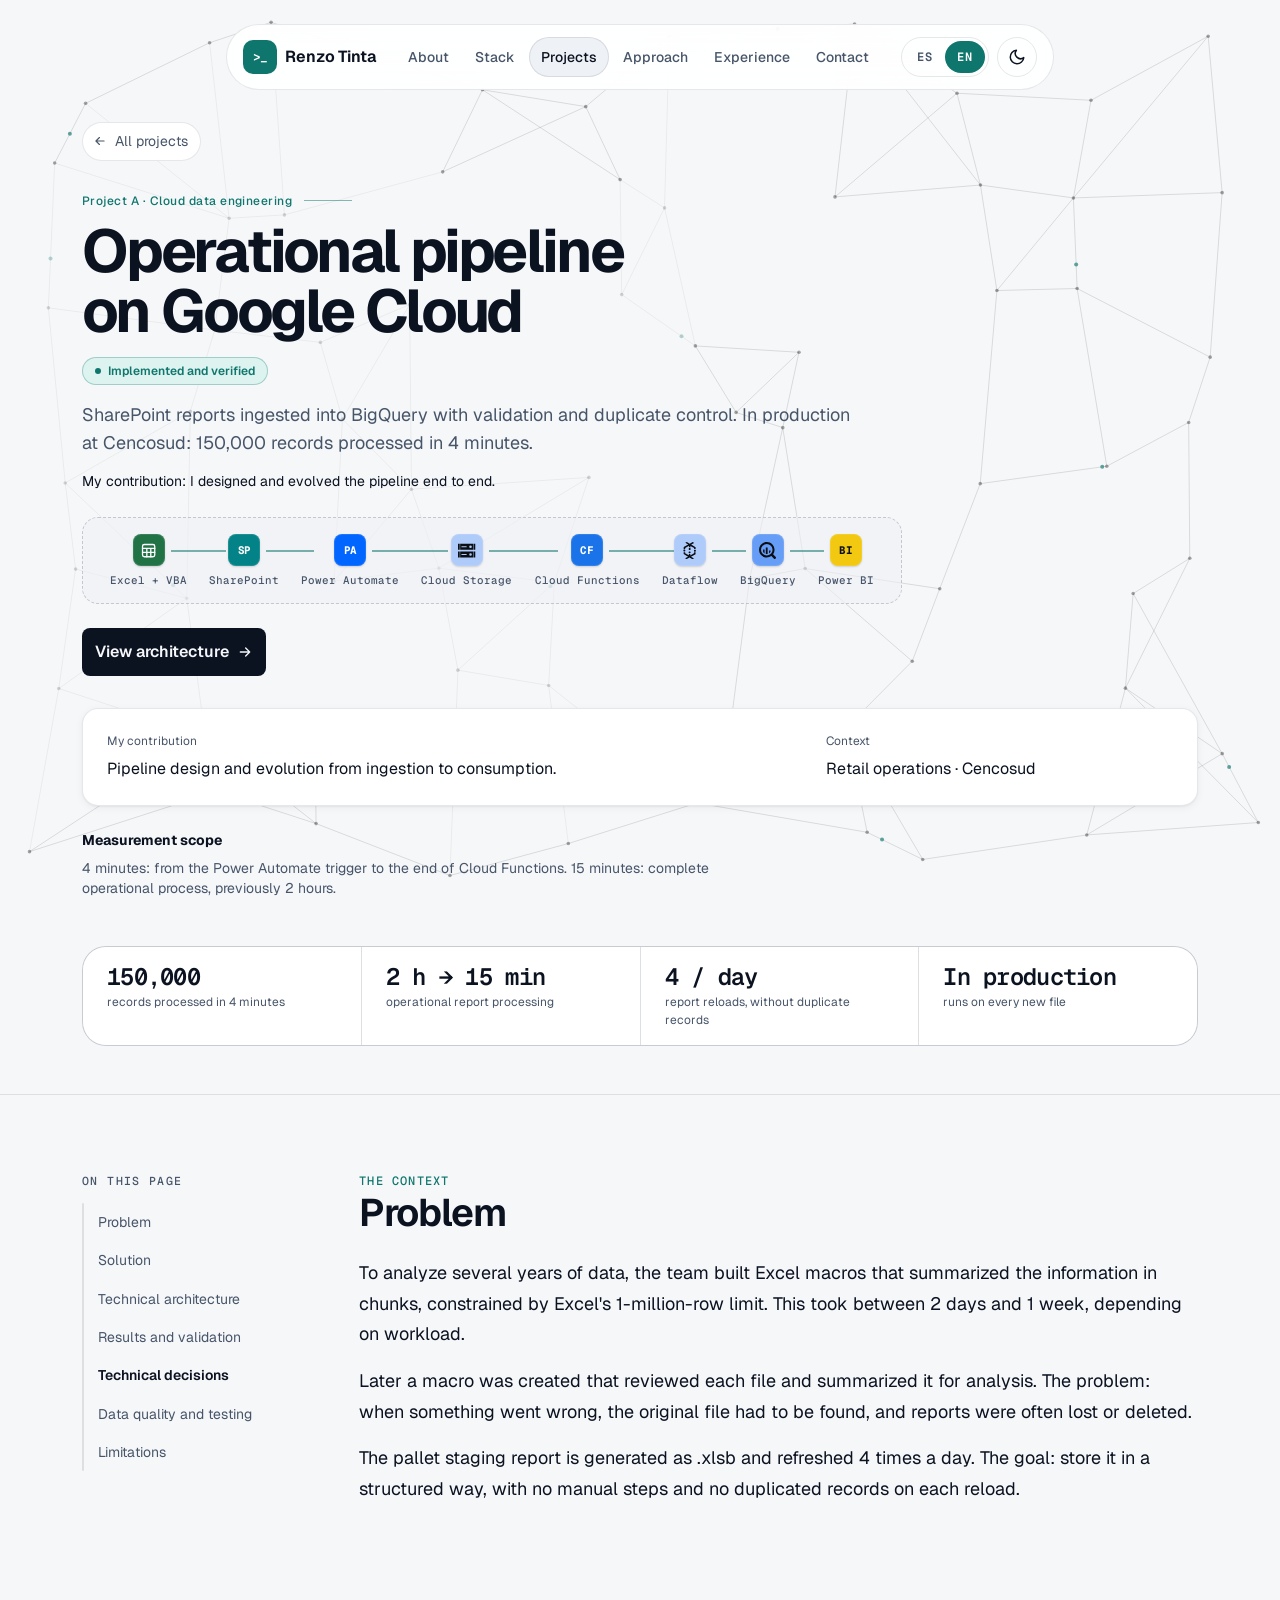
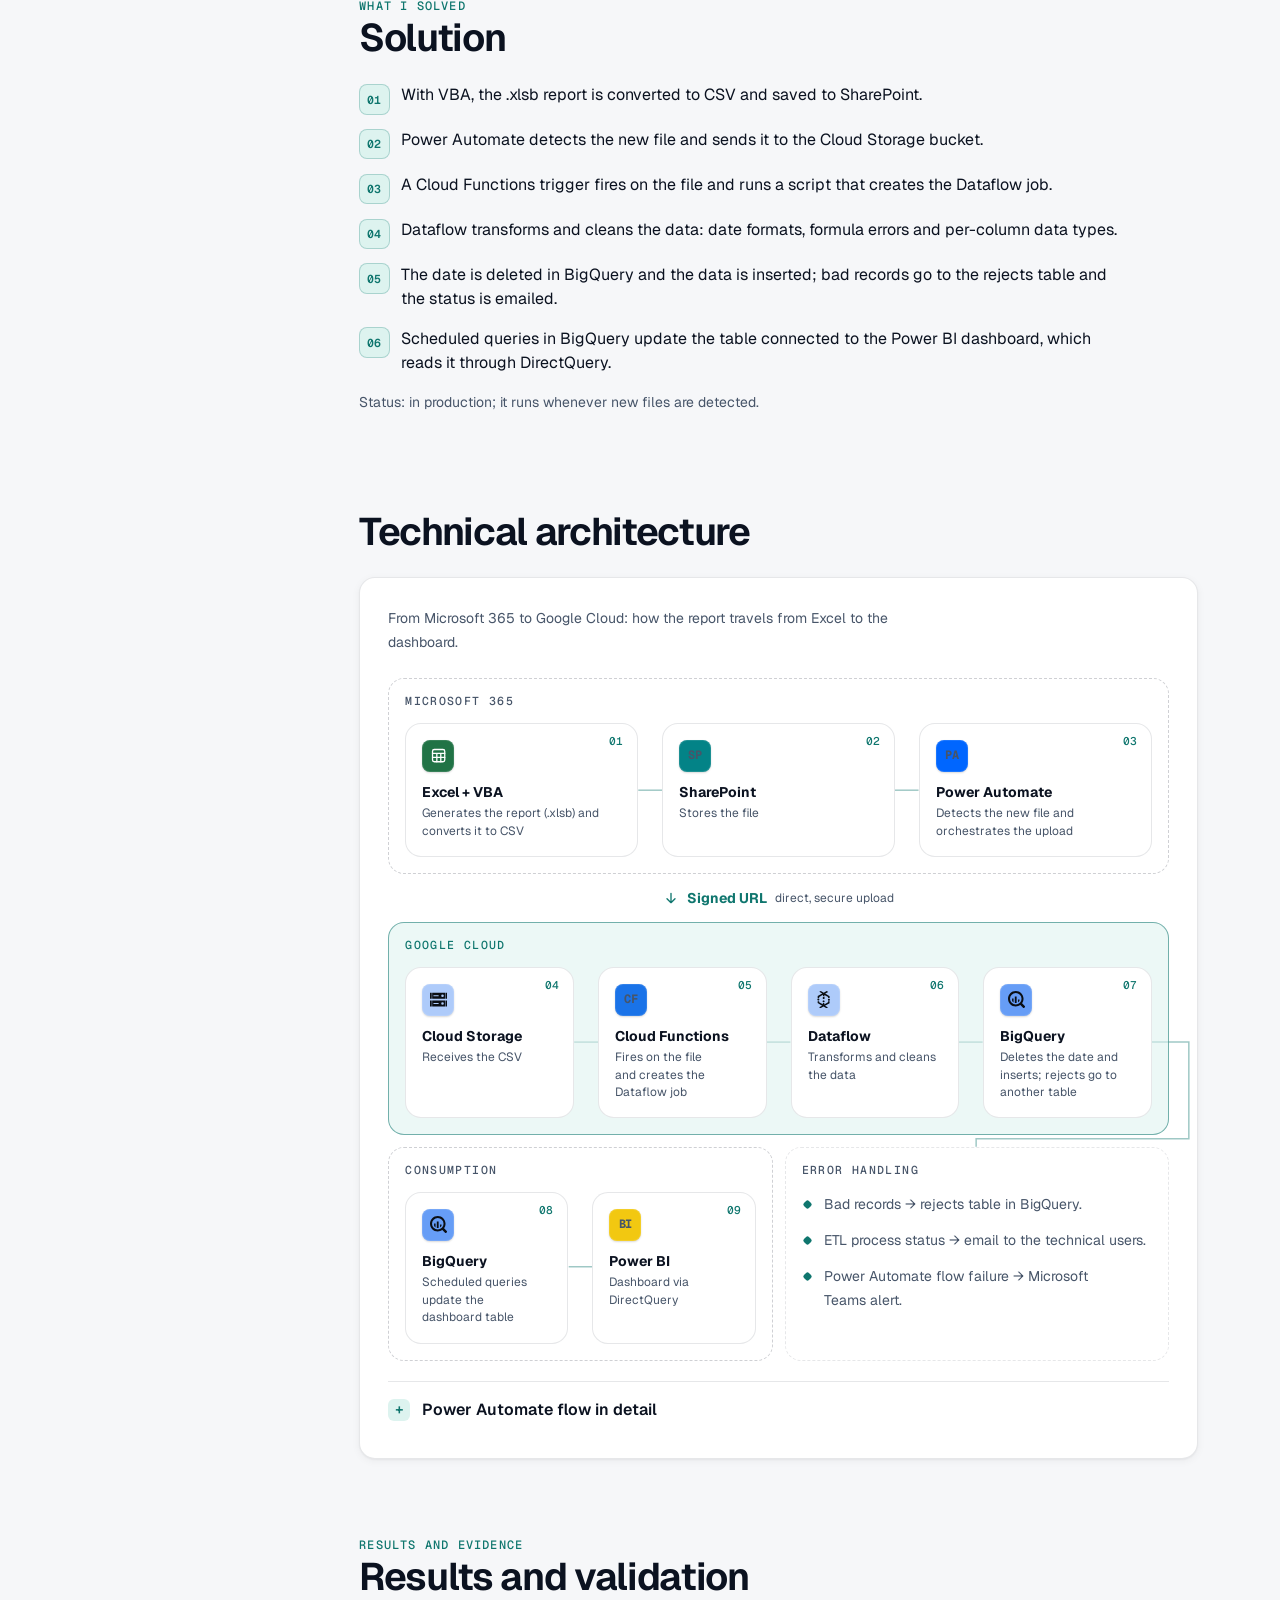
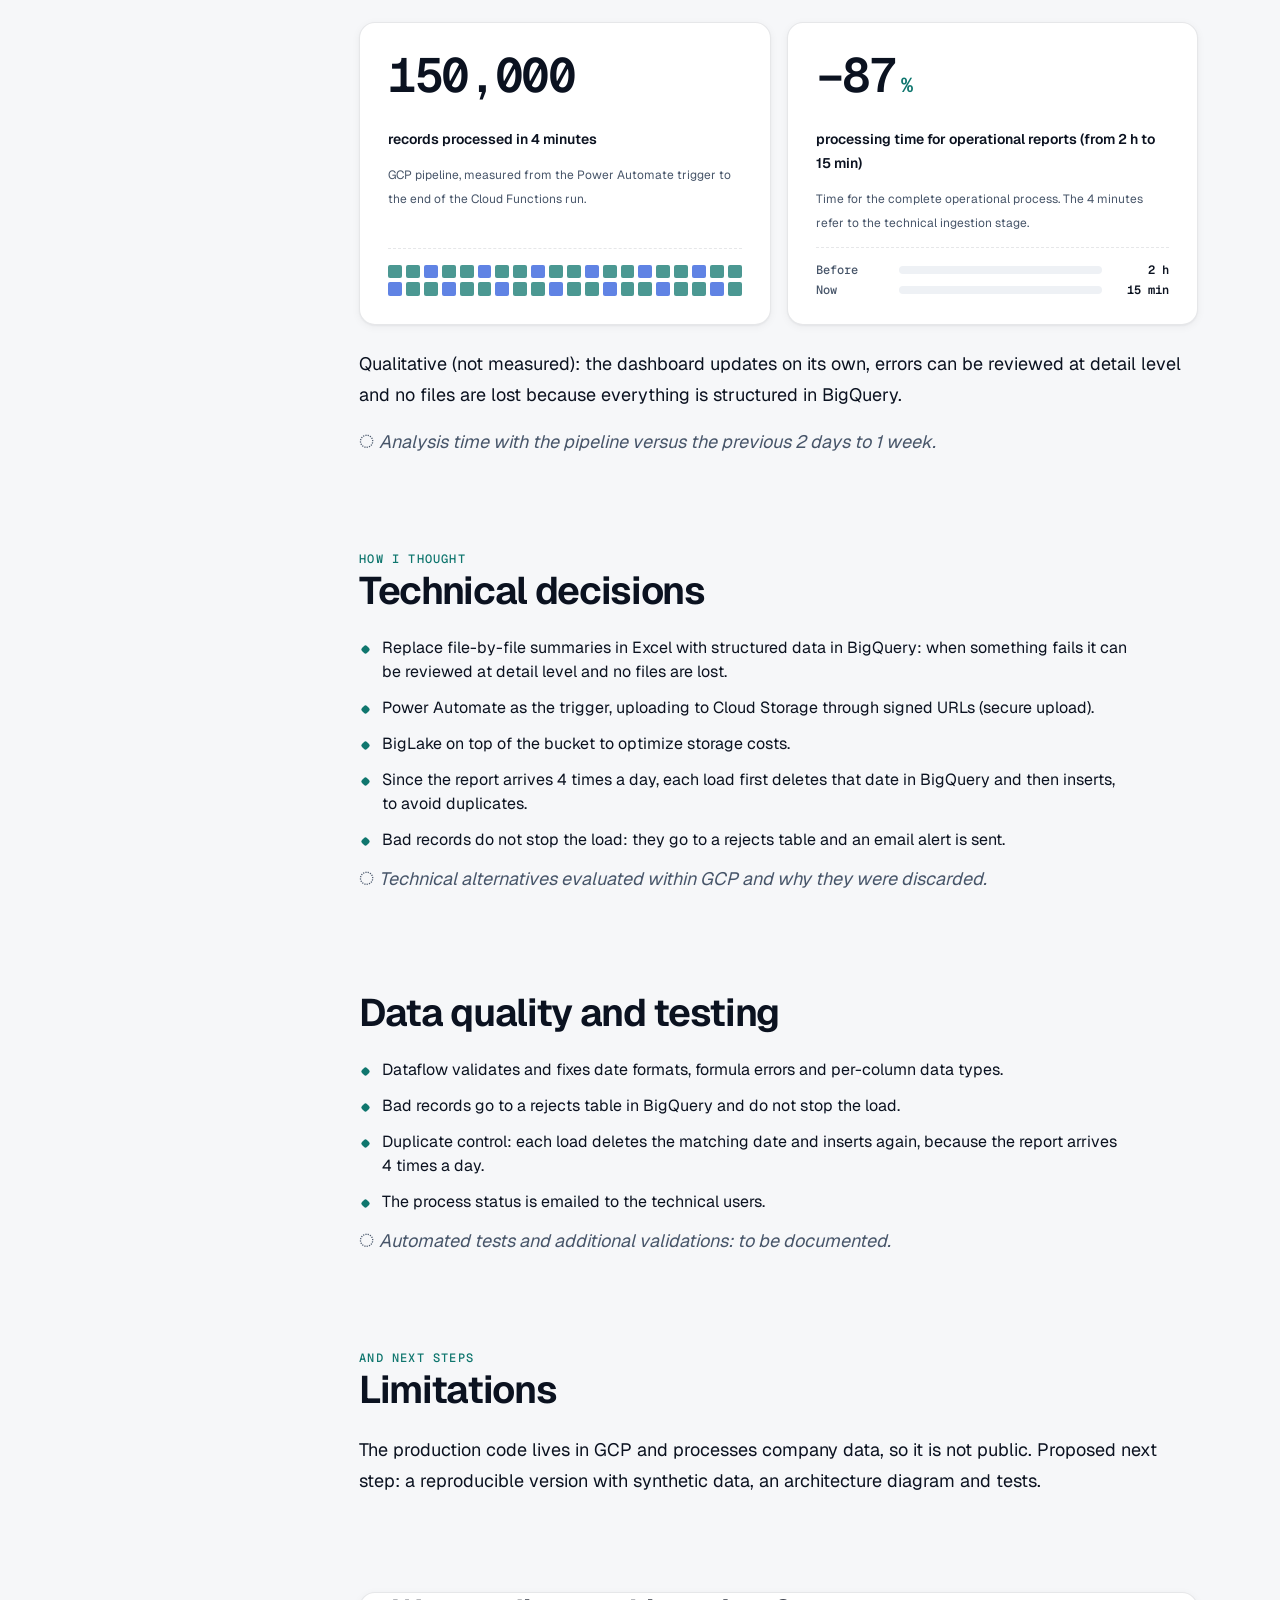
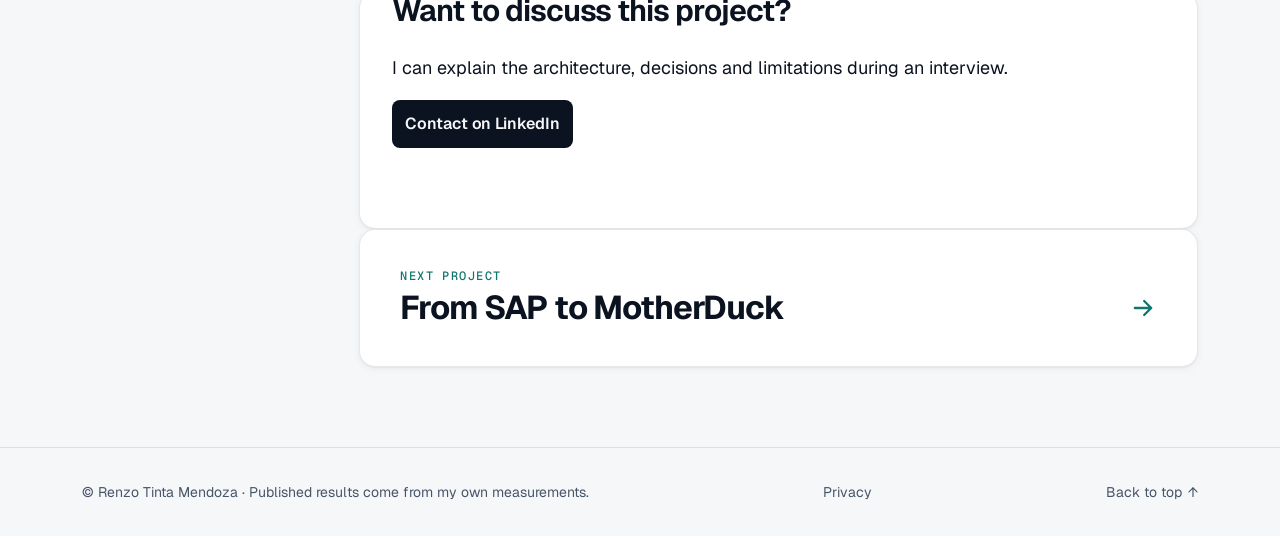
==== commit 6b5ae697: "Prepare portfolio for publication" ====
--- a/projects/gcp-pipeline.html
+++ b/projects/gcp-pipeline.html
@@ -3,10 +3,18 @@
 <head>
 <meta charset="utf-8">
 <meta name="viewport" content="width=device-width, initial-scale=1">
-<title>Pipeline de datos en GCP · Renzo Tinta</title>
+<title>Pipeline operativo en Google Cloud · Renzo Tinta</title>
 <meta name="description" content="Pipeline de datos de SharePoint a BigQuery con Power Automate, Cloud Functions y Dataflow: problema, proceso, arquitectura y resultados medidos.">
+<meta property="og:type" content="website">
+<meta property="og:title" content="Pipeline operativo en Google Cloud · Renzo Tinta">
+<meta property="og:description" content="Pipeline de datos de SharePoint a BigQuery con Power Automate, Cloud Functions y Dataflow: problema, proceso, arquitectura y resultados medidos.">
+<meta property="og:image" content="../assets/images/social-card.png">
+<meta property="og:image:width" content="1200">
+<meta property="og:image:height" content="630">
+<meta property="og:image:alt" content="Renzo Tinta · Junior Data Engineer · Pipelines en producción">
+<meta name="twitter:card" content="summary_large_image">
 <meta name="color-scheme" content="light dark">
-<meta name="theme-color" content="#07090D" media="(prefers-color-scheme: dark)">
+<meta name="theme-color" content="#181818" media="(prefers-color-scheme: dark)">
 <meta name="theme-color" content="#F6F7F9" media="(prefers-color-scheme: light)">
 <script>
   (function () {
@@ -21,14 +29,15 @@
 <link rel="icon" href="data:image/svg+xml,%3Csvg xmlns='http://www.w3.org/2000/svg' viewBox='0 0 32 32'%3E%3Crect width='32' height='32' rx='9' fill='%230F766E'/%3E%3Ctext x='16' y='21' text-anchor='middle' font-family='monospace' font-size='14' font-weight='700' fill='white'%3E%3E_%3C/text%3E%3C/svg%3E">
 <link rel="preconnect" href="https://fonts.googleapis.com">
 <link rel="preconnect" href="https://fonts.gstatic.com" crossorigin>
-<link rel="stylesheet" href="https://fonts.googleapis.com/css2?family=Geist:wght@400..700&family=Geist+Mono:wght@400..600&family=Instrument+Serif:ital@1&display=swap">
+<link rel="stylesheet" href="https://fonts.googleapis.com/css2?family=Geist:wght@400..700&family=Geist+Mono:wght@400..600&display=swap">
 <link rel="stylesheet" href="../assets/css/styles.css">
+<link rel="stylesheet" href="../assets/css/refinements.css">
+<link rel="stylesheet" href="../assets/css/data-motion.css">
+<link rel="stylesheet" href="../assets/css/ambient-network.css">
 </head>
 <body>
 <a class="skip-link" href="#main" data-i18n="skip">Saltar al contenido</a>
 <div class="progress" aria-hidden="true"><span></span></div>
-<div class="draft-banner" role="note" data-i18n="draft">Borrador: los textos marcados con ◌ están pendientes de confirmar.</div>
-
 <header class="site-header" id="site-header">
   <div class="container header-inner">
     <a class="brand" href="../index.html"><span class="brand-mark" aria-hidden="true">&gt;_</span><span data-i18n="brand">Renzo Tinta</span></a>
@@ -62,9 +71,9 @@
     <div class="container">
       <a class="crumb" href="../index.html#projects"><svg viewBox="0 0 24 24" fill="none" stroke="currentColor" stroke-width="2" stroke-linecap="round" stroke-linejoin="round" aria-hidden="true"><path d="M19 12H5M11 18l-6-6 6-6"/></svg><span data-i18n="back_projects">Todos los proyectos</span></a>
       <p class="section-index" data-reveal="hero" data-i18n="pa_eyebrow">Proyecto A · Ingeniería de datos en la nube</p>
-      <h1 class="page-title" id="page-title" data-i18n="pa_title">Pipeline de datos en GCP</h1>
+      <h1 class="page-title" id="page-title" data-i18n="pa_title">Pipeline operativo en Google Cloud</h1>
       <p data-reveal="hero"><span class="badge badge--ok" data-i18n="st_ok">Implementado y verificado</span></p>
-      <p class="lead" data-reveal="hero" data-i18n="pa_sum">Automatiza la ingesta de un reporte operativo que se genera 4 veces al día: desde SharePoint hasta BigQuery, con control de duplicados, tabla de rechazos y aviso por correo. Consultas programadas mantienen actualizado el dashboard. En producción en Cencosud.</p>
+      <p class="lead" data-reveal="hero" data-i18n="pa_sum">Ingesta de reportes de SharePoint a BigQuery con validaciones y control de duplicados. En producción en Cencosud: 150,000 registros procesados en 4 minutos.</p>
       <p class="role-note" data-reveal="hero" data-i18n="pa_role">Mi contribución: diseñé y evolucioné el pipeline de punta a punta.</p>
       <ol class="chain" aria-label="Flujo del pipeline" data-i18n-aria="pa_chain_label" data-reveal="hero">
         <li><span class="tile tile--sm" data-icon="excel"></span><span class="chain-label">Excel + VBA</span></li>
@@ -77,8 +86,10 @@
         <li><span class="tile tile--sm" data-icon="powerbi"></span><span class="chain-label">Power BI</span></li>
       </ol>
       <div class="hero-actions" data-reveal="hero">
-        <a class="btn btn--primary" href="#architecture" data-magnetic><span data-i18n="p_arch">Ver arquitectura</span><svg class="arrow" viewBox="0 0 24 24" fill="none" stroke="currentColor" stroke-width="2" stroke-linecap="round" stroke-linejoin="round" aria-hidden="true"><path d="M5 12h14M13 6l6 6-6 6"/></svg></a>
-      </div>
+        <a class="btn btn--primary" href="#architecture" ><span data-i18n="p_arch">Ver arquitectura</span><svg class="arrow" viewBox="0 0 24 24" fill="none" stroke="currentColor" stroke-width="2" stroke-linecap="round" stroke-linejoin="round" aria-hidden="true"><path d="M5 12h14M13 6l6 6-6 6"/></svg></a>
+      </div>
+      <dl class="case-facts card"><div><dt data-i18n="contribution">Mi contribución</dt><dd data-i18n="case_gcp">Diseño y evolución del pipeline desde la ingesta hasta el consumo.</dd></div><div><dt data-i18n="context">Contexto</dt><dd data-i18n="case_context">Operaciones de retail · Cencosud</dd></div></dl>
+      <div class="measurement-note"><strong data-i18n="measurement">Alcance de la medición</strong><p data-i18n="measurement_gcp">4 minutos: desde el disparo en Power Automate hasta el fin en Cloud Functions. 15 minutos: proceso operativo completo, antes de 2 horas.</p></div>
       <div class="glance" data-stagger>
         <div><strong>150,000</strong><span data-i18n="pa_g1_l">registros procesados en 4 minutos</span></div>
         <div><strong>2 h → 15 min</strong><span data-i18n="pa_g2_l">procesamiento de reportes operativos</span></div>
@@ -92,11 +103,11 @@
     <aside class="toc" aria-label="Índice" data-i18n-aria="toc_title" data-spy>
       <p data-i18n="toc_title">En esta página</p>
       <div class="toc-links">
-        <a href="#problem" data-i18n="pe_problem">El Problema</a>
-        <a href="#process" data-i18n="pe_process">El Proceso</a>
-        <a href="#solution" data-i18n="pe_solution">La Solución</a>
+        <a href="#problem" data-i18n="pe_problem">Problema</a>
+        <a href="#solution" data-i18n="pe_solution">Solución</a>
         <a href="#architecture" data-i18n="sec_arch">Arquitectura técnica</a>
-        <a href="#impact" data-i18n="pe_impact">El Impacto</a>
+        <a href="#impact" data-i18n="pe_impact">Resultados y validación</a>
+        <a href="#process" data-i18n="pe_process">Decisiones técnicas</a>
         <a href="#quality" data-i18n="sec_quality">Calidad de datos y pruebas</a>
         <a href="#limits" data-i18n="pe_limits">Limitaciones</a>
       </div>
@@ -105,26 +116,14 @@
     <article class="doc-body prose">
 
       <section id="problem" aria-labelledby="h-problem" data-reveal>
-        <h2 id="h-problem"><span data-i18n="pe_problem">El Problema</span> <small data-i18n="pe_problem_s">El contexto</small></h2>
+        <h2 id="h-problem"><span data-i18n="pe_problem">Problema</span> <small data-i18n="pe_problem_s">El contexto</small></h2>
         <p data-i18n="pa_problem1">Para analizar datos de varios años, el equipo armaba macros de Excel que resumían la información por partes, con el límite de 1 millón de filas de Excel. Esto tomaba entre 2 días y 1 semana, según la carga de trabajo.</p>
         <p data-i18n="pa_problem2">Luego se creó una macro que revisaba cada archivo y lo resumía para analizarlo. El problema: ante un error había que buscar el archivo original, y los reportes se perdían o se borraban con frecuencia.</p>
         <p data-i18n="pa_problem3">El reporte de staging de paletas se genera en .xlsb y se actualiza 4 veces al día. El objetivo: almacenarlo de forma estructurada, sin pasos manuales y sin duplicar registros en cada recarga.</p>
       </section>
 
-      <section id="process" aria-labelledby="h-process" data-reveal>
-        <h2 id="h-process"><span data-i18n="pe_process">El Proceso</span> <small data-i18n="pe_process_s">Cómo pensé</small></h2>
-        <ul class="bullets">
-          <li data-i18n="pa_proc0">Reemplazar el resumen archivo por archivo en Excel por datos estructurados en BigQuery: ante un error se revisa a nivel de detalle y no se pierden archivos.</li>
-          <li data-i18n="pa_proc1">Power Automate como disparador y carga a Cloud Storage mediante URLs firmadas (carga segura).</li>
-          <li data-i18n="pa_proc2">BigLake sobre el bucket para optimizar costos de almacenamiento.</li>
-          <li data-i18n="pa_proc3">Como el reporte llega 4 veces al día, cada carga borra primero la fecha en BigQuery y luego inserta, para evitar duplicados.</li>
-          <li data-i18n="pa_proc4">Los registros con error no detienen la carga: van a una tabla de rechazos y se avisa por correo.</li>
-        </ul>
-        <p class="todo" data-i18n="pa_proc_todo">Alternativas técnicas evaluadas dentro de GCP y por qué se descartaron.</p>
-      </section>
-
       <section id="solution" aria-labelledby="h-solution" data-reveal>
-        <h2 id="h-solution"><span data-i18n="pe_solution">La Solución</span> <small data-i18n="pe_solution_s">Qué resolví</small></h2>
+        <h2 id="h-solution"><span data-i18n="pe_solution">Solución</span> <small data-i18n="pe_solution_s">Qué resolví</small></h2>
         <ol class="steps">
           <li data-i18n="pa_s1">Con VBA, el reporte .xlsb se convierte a CSV y se guarda en SharePoint.</li>
           <li data-i18n="pa_s2">Power Automate detecta el archivo nuevo y lo envía al bucket de Cloud Storage.</li>
@@ -197,9 +196,9 @@
       </section>
 
       <section id="impact" aria-labelledby="h-impact" data-reveal>
-        <h2 id="h-impact"><span data-i18n="pe_impact">El Impacto</span> <small data-i18n="pe_impact_s">Resultados y evidencia</small></h2>
+        <h2 id="h-impact"><span data-i18n="pe_impact">Resultados y validación</span> <small data-i18n="pe_impact_s">Resultados y evidencia</small></h2>
         <div class="impact-grid">
-          <article class="card kpi" data-spotlight>
+          <article class="card kpi" >
             <p class="kpi-num"><span class="sr-only">150,000</span><span data-count="150000" aria-hidden="true">150,000</span></p>
             <p class="kpi-label" data-i18n="kpi1_l">registros procesados en 4 minutos</p>
             <p class="kpi-note" data-i18n="kpi1_c">Pipeline en GCP, medido desde el disparo en Power Automate hasta el fin en Cloud Functions.</p>
@@ -207,10 +206,10 @@
               <div class="dots"><i></i><i></i><i></i><i></i><i></i><i></i><i></i><i></i><i></i><i></i><i></i><i></i><i></i><i></i><i></i><i></i><i></i><i></i><i></i><i></i><i></i><i></i><i></i><i></i><i></i><i></i><i></i><i></i><i></i><i></i><i></i><i></i><i></i><i></i><i></i><i></i><i></i><i></i><i></i><i></i></div>
             </div>
           </article>
-          <article class="card kpi" data-spotlight>
+          <article class="card kpi" >
             <p class="kpi-num">−87<small>%</small></p>
             <p class="kpi-label" data-i18n="kpi2_l">tiempo de procesamiento de reportes operativos (de 2 h a 15 min)</p>
-            <p class="kpi-note" data-i18n="kpi2_c">Automatización end-to-end del pipeline en GCP.</p>
+            <p class="kpi-note" data-i18n="kpi2_c">Tiempo del proceso operativo completo. Los 4 minutos corresponden al tramo técnico de ingesta.</p>
             <div class="kpi-viz" aria-hidden="true">
               <div class="bar-row"><span data-i18n="kpi_before">Antes</span><span class="bar"><i style="--w:100%" data-bar></i></span><b>2 h</b></div>
               <div class="bar-row"><span data-i18n="kpi_now">Ahora</span><span class="bar bar--accent"><i style="--w:12.5%" data-bar data-delay=".25"></i></span><b>15 min</b></div>
@@ -219,6 +218,18 @@
         </div>
         <p data-i18n="pa_impact3">Cualitativo (no medido): el dashboard se actualiza solo, los errores se revisan a nivel de detalle y no se pierden archivos porque todo queda estructurado en BigQuery.</p>
         <p class="todo" data-i18n="pa_impact_todo">Tiempo de análisis con el pipeline frente a los 2 días a 1 semana anteriores.</p>
+      </section>
+
+      <section id="process" aria-labelledby="h-process" data-reveal>
+        <h2 id="h-process"><span data-i18n="pe_process">Decisiones técnicas</span> <small data-i18n="pe_process_s">Cómo pensé</small></h2>
+        <ul class="bullets">
+          <li data-i18n="pa_proc0">Reemplazar el resumen archivo por archivo en Excel por datos estructurados en BigQuery: ante un error se revisa a nivel de detalle y no se pierden archivos.</li>
+          <li data-i18n="pa_proc1">Power Automate como disparador y carga a Cloud Storage mediante URLs firmadas (carga segura).</li>
+          <li data-i18n="pa_proc2">BigLake sobre el bucket para optimizar costos de almacenamiento.</li>
+          <li data-i18n="pa_proc3">Como el reporte llega 4 veces al día, cada carga borra primero la fecha en BigQuery y luego inserta, para evitar duplicados.</li>
+          <li data-i18n="pa_proc4">Los registros con error no detienen la carga: van a una tabla de rechazos y se avisa por correo.</li>
+        </ul>
+        <p class="todo" data-i18n="pa_proc_todo">Alternativas técnicas evaluadas dentro de GCP y por qué se descartaron.</p>
       </section>
 
       <section id="quality" aria-labelledby="h-quality" data-reveal>
@@ -237,10 +248,11 @@
         <p data-i18n="pa_limits">El código productivo vive en GCP y procesa datos de la empresa, por lo que no es público. Siguiente paso propuesto: una versión reproducible con datos sintéticos, diagrama de arquitectura y pruebas.</p>
       </section>
 
+      <section class="case-contact card"><h2 data-i18n="case_cta">¿Quieres conversar sobre este proyecto?</h2><p data-i18n="case_cta_body">Puedo explicar la arquitectura, las decisiones y las limitaciones en una entrevista.</p><a class="btn btn--primary" href="https://www.linkedin.com/in/renzo-tinta-data/" target="_blank" rel="noopener" data-i18n="talk">Contactar por LinkedIn</a></section>
       <nav aria-label="Proyectos" data-reveal>
-        <a class="card next-card" href="sap-motherduck-pipeline.html" data-spotlight>
+        <a class="card next-card" href="sap-motherduck-pipeline.html" >
           <small data-i18n="p_next">Siguiente proyecto</small>
-          <strong><span data-i18n="pb_title">Pipeline de datos de SAP a MotherDuck con extracción paralela</span><svg class="arrow" viewBox="0 0 24 24" fill="none" stroke="currentColor" stroke-width="2" stroke-linecap="round" stroke-linejoin="round" aria-hidden="true"><path d="M5 12h14M13 6l6 6-6 6"/></svg></strong>
+          <strong><span data-i18n="pb_title">De SAP a MotherDuck</span><svg class="arrow" viewBox="0 0 24 24" fill="none" stroke="currentColor" stroke-width="2" stroke-linecap="round" stroke-linejoin="round" aria-hidden="true"><path d="M5 12h14M13 6l6 6-6 6"/></svg></strong>
         </a>
       </nav>
     </article>
@@ -250,6 +262,7 @@
 <footer>
   <div class="container footer-inner">
     <span data-i18n="footer">© Renzo Tinta Mendoza · Los resultados publicados provienen de mediciones propias.</span>
+    <a href="../privacy.html" data-i18n="privacy">Privacidad</a>
     <a href="#main"><span data-i18n="back_top">Volver arriba</span> <span aria-hidden="true">↑</span></a>
   </div>
 </footer>
@@ -258,9 +271,7 @@
 <script src="../assets/js/i18n/common.js"></script>
 <script src="../assets/js/i18n/gcp-pipeline.js"></script>
 <script src="../assets/js/site.js"></script>
-<script src="../assets/vendor/gsap/gsap.min.js"></script>
-<script src="../assets/vendor/gsap/ScrollTrigger.min.js"></script>
-<script src="../assets/vendor/gsap/SplitText.min.js"></script>
-<script src="../assets/js/motion.js"></script>
+<script src="../assets/js/ambient-network.js"></script>
+<script src="../assets/js/page-motion.js"></script>
 </body>
 </html>
--- a/assets/css/styles.css
+++ b/assets/css/styles.css
@@ -31,9 +31,8 @@
   --shadow-2: 0 12px 40px -12px rgb(15 23 42 / .22);
   --sun: 0;
 
-  --font-sans: "Geist", system-ui, -apple-system, "Segoe UI", Roboto, Arial, sans-serif;
+  --font-sans: "Geist", system-ui, -apple-system, "Segoe UI", sans-serif;
   --font-mono: "Geist Mono", ui-monospace, "Cascadia Code", Consolas, monospace;
-  --font-serif: "Instrument Serif", Georgia, "Times New Roman", serif;
 
   --fs-xs: .8125rem;
   --fs-sm: .9375rem;
@@ -193,7 +192,7 @@
     background: var(--bg); visibility: hidden; opacity: 0; transform: translateY(-12px);
     transition: opacity var(--dur) var(--ease), transform var(--dur) var(--ease), visibility 0s linear var(--dur);
   }
-  .nav a { font-size: 1.5rem; font-weight: 600; letter-spacing: -.02em; padding: .7rem 0; border-radius: 0; border-bottom: 1px solid var(--line); color: var(--text); }
+  .nav a { font-size: 24px; font-weight: 600; letter-spacing: -.02em; padding: .7rem 0; border-radius: 0; border-bottom: 1px solid var(--line); color: var(--text); }
   .nav a[aria-current] { color: var(--accent); }
   .nav-indicator { display: none; }
   .nav-open .nav { visibility: visible; opacity: 1; transform: none; transition-delay: 0s; }
@@ -338,7 +337,7 @@
 }
 .role-tag::before { content: ""; width: 28px; height: 1px; background: currentColor; }
 .hero-lead { font-size: clamp(1.1rem, 1rem + .4vw, 1.3rem); line-height: 1.6; color: var(--muted); max-width: 50ch; margin-bottom: var(--s-6); }
-.hero-lead em { font-family: var(--font-serif); font-style: italic; font-size: 1.18em; color: var(--text); letter-spacing: 0; }
+.hero-lead em { font: inherit; color: var(--text); }
 .hero-actions { display: flex; flex-wrap: wrap; gap: var(--s-3); }
 .scroll-cue {
   position: absolute; left: 50%; bottom: var(--s-5); translate: -50% 0; display: grid; justify-items: center; gap: var(--s-2);
--- a/assets/css/refinements.css
+++ b/assets/css/refinements.css
@@ -0,0 +1,44 @@
+/* Shared editorial scale and progressive motion. */
+.core-inner,.core-item,.project-card,.project-metrics>div{min-width:0}
+.core-inner p,.core-inner h4,.project-metrics dd{overflow-wrap:anywhere}
+.badge{white-space:normal}
+.chain{max-width:100%}
+.project-metrics{grid-template-columns:repeat(2,minmax(0,1fr))}
+.bar--accent>i,.toc-links::after{background:var(--accent)}
+.core-inner{padding:0;grid-template-columns:1fr;gap:8px}
+.core-inner .tile{grid-row:auto;margin-bottom:8px}
+.project-card h3 a{background:none}
+.project-card h3 a:hover{text-decoration:underline}
+.chain li:not(:last-child)::after{animation:none;background:var(--accent)}
+:root{--fs-xs:.75rem;--fs-sm:.875rem;--fs-md:1rem;--fs-lg:1.125rem;--fs-h3:1.25rem;--fs-h2:3rem;--fs-hero:4.5rem;--fs-page:3.75rem;--section:80px;--r-sm:8px;--r-md:16px;--r-lg:24px;--ease:cubic-bezier(.32,.72,0,1);--ease-spring:cubic-bezier(.32,.72,0,1);--dur:700ms;--dur-fast:700ms}
+@media(prefers-color-scheme:dark){:root:not([data-theme="light"]){--bg:#181818;--bg-2:#1F1F1F;--surface:#1F1F1F;--surface-2:#272727}}
+:root[data-theme="dark"]{--bg:#181818;--bg-2:#1F1F1F;--surface:#1F1F1F;--surface-2:#272727}
+body{line-height:24px}h1,h2,h3,h4{text-wrap:balance}p,li,dd{text-wrap:pretty}.container{padding-inline:32px}
+.section-head{gap:12px;margin-bottom:32px}.section-head h2{line-height:1}.section-head>p:last-child{line-height:28px}
+.sub-head,.section-index{font:500 12px/16px var(--font-sans);letter-spacing:.04em;text-transform:none}
+.hero{min-height:0;padding-block:80px}.hero-inner{grid-template-columns:minmax(0,1.25fr) minmax(0,1fr);gap:48px}
+.hero-title{max-width:680px;line-height:1;margin-bottom:16px;background:linear-gradient(90deg,#000,#666);background-clip:text;-webkit-background-clip:text;color:transparent}
+.page-title{max-width:680px;line-height:1}.hero-role{margin-bottom:24px}.role-tag{font:600 24px/32px var(--font-sans)}
+.hero-lead,.lead{max-width:680px;font-size:18px;line-height:28px}.hero-lead em{font:inherit}.hero-actions{align-items:center;gap:24px}
+.hero-proof{display:block;margin-top:24px;font-size:14px;line-height:20px;color:var(--muted);text-decoration:none}.hero-proof:hover{color:var(--accent);text-decoration:underline}
+.text-link{display:inline-flex;align-items:center;gap:8px;font-size:14px;line-height:20px;font-weight:600;text-decoration:none}.text-link:hover{text-decoration:underline}.text-link .tile{display:none}
+.pipeline-preview{padding:32px}.preview-steps{display:grid;gap:24px;margin:32px 0}.preview-steps li{display:flex;align-items:flex-start;gap:16px}
+.preview-number{font:500 14px/20px var(--font-mono);color:var(--accent);padding-top:4px}.preview-steps strong{font-size:18px;line-height:28px;font-weight:600}.preview-steps p{font-size:14px;line-height:20px;color:var(--muted);margin:4px 0 0}
+.btn{gap:8px;padding:8px 12px;font-size:16px;line-height:24px;border-radius:8px;transition:background 700ms var(--ease),border-color 700ms var(--ease),transform 700ms var(--ease)}.btn:active{transform:scale(.98)}
+.card{border-radius:16px}.project-card{padding:32px}.project-card h3,.project-metrics dd{font-size:24px;line-height:32px}.kpi-num{font-size:48px;line-height:1}
+.core-grid{grid-template-columns:repeat(3,minmax(0,1fr))}.core-item{padding:24px}.core-item h4{font-size:18px;line-height:28px}.core-item p{font-size:14px;line-height:20px}
+.tagline-section{background:var(--surface)}.tagline{font-size:48px;line-height:1;font-weight:600;letter-spacing:-.03em;max-width:680px;margin:0;text-wrap:balance}
+.tagline-word{display:inline-block;color:var(--text);transition:opacity 800ms var(--ease)}.tagline.is-animated .tagline-word{opacity:.3}.tagline.is-animated .tagline-word.is-visible{opacity:1}
+.contact-card{padding:32px;display:flex;flex-direction:column;align-items:flex-start;gap:24px}.contact-card h3{font-size:30px;line-height:36px}.contact-card p{margin:0}
+.case-facts{display:grid;grid-template-columns:2fr 1fr;gap:24px;padding:24px;margin:32px 0 24px}.case-facts dt{font-size:12px;line-height:16px;color:var(--muted);margin-bottom:8px}.case-facts dd{margin:0;font-size:16px;line-height:24px}
+.measurement-note{max-width:680px;font-size:14px;line-height:20px}.measurement-note p{margin-top:8px;color:var(--muted)}.case-contact{padding:32px}.case-contact h2{font-size:30px;line-height:36px}
+.utility-page{min-height:70svh;padding-block:80px;max-width:760px}.utility-page h1{font-size:48px;line-height:1;margin:24px 0}.utility-page p{margin-bottom:24px}
+.site-header{top:24px;height:auto;margin:24px auto 0;width:max-content;max-width:calc(100% - 32px);border:1px solid var(--line);border-radius:9999px;background:color-mix(in srgb,var(--surface) 90%,transparent);backdrop-filter:blur(16px)}.site-header.is-scrolled{border:1px solid var(--line)}
+.header-inner{padding:8px 16px;gap:16px}.nav{border:0;background:none}.nav a{padding:8px 12px}.brand{gap:8px}.brand-mark,.progress span{background:var(--accent)}
+.hero::before,.page-hero::before,.hero-grid-bg,.scroll-cue{display:none}.pulse::after{animation:none}.tile{border-radius:8px}.footer-inner{gap:24px;flex-wrap:wrap}
+[data-enter]{transition:opacity 800ms var(--ease),transform 800ms var(--ease),filter 800ms var(--ease)}[data-enter].is-pending{opacity:0;transform:translateY(24px);filter:blur(4px)}
+@media(prefers-color-scheme:dark){:root:not([data-theme="light"]) .hero-title{background-image:linear-gradient(90deg,#FFF,#9B9B9B)}}:root[data-theme="dark"] .hero-title{background-image:linear-gradient(90deg,#FFF,#9B9B9B)}
+@media(max-width:1100px){.brand-mark{display:none}.header-inner{gap:8px}.nav a{padding:8px}}
+@media(max-width:900px){.site-header{width:calc(100% - 32px)}.header-inner{justify-content:space-between}.brand-mark{display:inline-grid}.nav{position:fixed;inset:64px -16px auto;min-height:calc(100dvh - 112px);padding:32px;border:1px solid var(--line);border-radius:24px;background:color-mix(in srgb,var(--bg) 94%,transparent);backdrop-filter:blur(48px);overflow:auto;max-height:calc(100dvh - 112px)}.nav a{padding:16px;border:0;font-size:24px;line-height:32px;opacity:0;transform:translateY(24px);transition:opacity 700ms var(--ease),transform 700ms var(--ease)}.nav-open .nav a{opacity:1;transform:none}.nav-open .nav a:nth-of-type(2){transition-delay:100ms}.nav-open .nav a:nth-of-type(3){transition-delay:150ms}.nav-open .nav a:nth-of-type(4){transition-delay:200ms}.nav-open .nav a:nth-of-type(5){transition-delay:250ms}.hero-title{font-size:60px}.hero-inner{grid-template-columns:1fr;gap:32px}.pipeline-preview{max-width:680px}}
+@media(max-width:600px){:root{--section:48px;--fs-h2:2.25rem;--fs-page:2.25rem}.container{padding-inline:16px}.hero,.utility-page{padding-block:48px}.hero-title{font-size:48px}.tagline{font-size:36px;line-height:40px}.pipeline-preview,.project-card,.contact-card,.case-contact{padding:24px}.core-grid{grid-template-columns:repeat(2,minmax(0,1fr))}.core-item{padding:16px}.case-facts{grid-template-columns:1fr;padding:24px}.glance{grid-template-columns:repeat(2,minmax(0,1fr))}.utility-page h1{font-size:36px;line-height:40px}}
+@media(prefers-reduced-motion:reduce){*,*::before,*::after{scroll-behavior:auto!important;animation:none!important;transition:none!important}[data-enter].is-pending{opacity:1;transform:none;filter:none}.tagline.is-animated .tagline-word{opacity:1}}
--- a/assets/css/data-motion.css
+++ b/assets/css/data-motion.css
@@ -0,0 +1,40 @@
+/* Movement supports the existing editorial layout. */
+.data-scene{margin:24px 0 0;color:var(--accent);perspective:800px;overflow:hidden;border-radius:8px;background:var(--bg-2)}
+.data-scene svg{width:100%;height:auto;transform:rotateX(var(--scene-rx,0deg)) rotateY(var(--scene-ry,0deg));transition:transform 700ms var(--ease)}
+.scene-depth{transform:translate(var(--scene-x,0px),var(--scene-y,0px));transition:transform 700ms var(--ease)}
+.scene-grid{transform:translate(calc(var(--scene-x,0px)*.4),calc(var(--scene-y,0px)*.4))}
+.scene-tracks{opacity:.4}.scene-source{color:var(--muted)}
+.data-packet{offset-rotate:0deg;animation:packet-travel 5s var(--ease) infinite;animation-play-state:paused;opacity:0}
+.packet-a{offset-path:path('M55 48C115 48 125 90 198 90')}
+.packet-b{offset-path:path('M48 90H198');animation-delay:-1.6s}
+.packet-c{offset-path:path('M55 132C115 132 125 90 198 90');animation-delay:-3.3s}
+.packet-out{offset-path:path('M242 90H370');animation-delay:-2.5s}
+.packet-second{animation-delay:-.8s}
+.core-ring{transform-origin:220px 90px;animation:core-orbit 24s var(--ease) infinite;animation-play-state:paused}
+.is-running .data-packet,.is-running .core-ring{animation-play-state:running}
+.is-static .data-packet{animation:none;opacity:0}
+.scene-toggle{display:block;margin-top:16px;padding:8px 0;border:0;background:none;color:var(--muted);font:500 12px/16px var(--font-sans);cursor:pointer;text-decoration:underline;text-underline-offset:4px;transition:color 700ms var(--ease)}
+.scene-toggle:hover{color:var(--accent)}.scene-toggle:active{transform:translateY(1px)}
+.preview-steps{margin-block:24px}.pipeline-preview{transform-style:preserve-3d}
+.brand{white-space:nowrap}
+@media(max-width:600px){.header-inner{padding:8px 12px;gap:8px}.brand{gap:4px;font-size:14px}.brand-mark{width:28px;height:28px}.controls{gap:4px}}
+@media(max-width:380px){.brand-mark{display:none}.header-inner{padding:8px}.controls .icon-btn{width:32px;height:32px}.seg button{min-width:32px;padding-inline:8px}.hero-actions{gap:16px}}
+.project-card{transition:transform 700ms var(--ease),box-shadow 700ms var(--ease),border-color 700ms var(--ease)}
+@media(hover:hover) and (pointer:fine){.project-card:hover{transform:translateY(-4px);box-shadow:var(--shadow-2);border-color:var(--line-strong)}}
+.arch,.deps-fig{position:relative;isolation:isolate}.diagram-overlay{position:absolute;inset:0;width:100%;height:100%;pointer-events:none;overflow:visible;z-index:-1;color:var(--accent)}
+.diagram-path{stroke:currentColor;stroke-width:1.5;fill:none;opacity:.4}
+.diagram-enhanced .nodes>.node:not(:last-child)::after{display:none}
+.diagram-animate .diagram-path{stroke-dasharray:1;stroke-dashoffset:1;animation:connection-draw 900ms var(--ease) both;animation-delay:var(--edge-delay,0ms)}
+.diagram-animate .node,.diagram-animate .task,.diagram-animate .arch-foot>.lane:last-child{animation:node-signal 1200ms var(--ease) both;animation-delay:var(--node-delay,0ms)}
+.diagram-animate .diagram-path,.diagram-animate .node,.diagram-animate .task,.diagram-animate .arch-foot>.lane:last-child{animation-play-state:var(--diagram-play-state,running)}
+.bar.motion-bar>i{transition:transform 1000ms var(--ease);transform-origin:left;transform:scaleX(0)}
+.bar.motion-bar.is-filled>i{transform:scaleX(1)}
+.bar.motion-bar>i{transition-delay:var(--bar-delay,0ms)}
+.hero-intro{animation:hero-arrive 900ms var(--ease) both;animation-delay:var(--intro-delay,0ms)}
+@keyframes packet-travel{0%{offset-distance:0%;opacity:0}12%{opacity:.85}85%{opacity:.85}100%{offset-distance:100%;opacity:0}}
+@keyframes core-orbit{to{transform:rotate(360deg)}}
+@keyframes connection-draw{to{stroke-dashoffset:0}}
+@keyframes node-signal{0%,100%{border-color:var(--line)}45%{border-color:var(--accent);box-shadow:0 0 0 4px color-mix(in srgb,var(--accent) 10%,transparent)}}
+@keyframes hero-arrive{from{opacity:.3;transform:translateY(12px)}to{opacity:1;transform:none}}
+@media(max-width:900px){.data-scene{max-width:440px}.packet-a,.packet-c{display:none}.data-packet{animation-duration:7s}.data-scene svg,.scene-depth{transform:none}}
+@media(prefers-reduced-motion:reduce){.data-packet,.core-ring,.hero-intro,.diagram-animate .diagram-path,.diagram-animate .node,.diagram-animate .task,.diagram-animate .arch-foot>.lane:last-child{animation:none!important}.data-packet{opacity:0}.diagram-animate .diagram-path{stroke-dashoffset:0}.bar.motion-bar>i{transform:none;transition:none}.data-scene svg,.scene-depth,.project-card:hover{transform:none}.scene-toggle{display:none}}
--- a/assets/css/ambient-network.css
+++ b/assets/css/ambient-network.css
@@ -0,0 +1,14 @@
+:root{--network-ink:0,0,0}
+@media(prefers-color-scheme:dark){:root:not([data-theme="light"]){--network-ink:255,255,255}}
+:root[data-theme="dark"]{--network-ink:255,255,255}
+body{isolation:isolate}
+.ambient-network{position:fixed;inset:0;width:100%;height:100%;pointer-events:none;z-index:-1}
+:root[data-motion-enabled="true"] .data-scene .data-packet{animation:packet-travel 5s var(--ease) infinite!important;animation-play-state:paused!important}
+:root[data-motion-enabled="true"] .data-scene.is-running .data-packet{animation-play-state:running!important}
+:root[data-motion-enabled="true"] .data-scene .packet-b{animation-delay:-1.6s!important}
+:root[data-motion-enabled="true"] .data-scene .packet-c{animation-delay:-3.3s!important}
+:root[data-motion-enabled="true"] .data-scene .packet-out{animation-delay:-2.5s!important}
+:root[data-motion-enabled="true"] .data-scene .packet-second{animation-delay:-.8s!important}
+:root[data-motion-enabled="true"] .data-scene .core-ring{animation:core-orbit 24s var(--ease) infinite!important;animation-play-state:paused!important}
+:root[data-motion-enabled="true"] .data-scene.is-running .core-ring{animation-play-state:running!important}
+@media(max-width:900px){:root[data-motion-enabled="true"] .data-scene .data-packet{animation-duration:7s!important}}
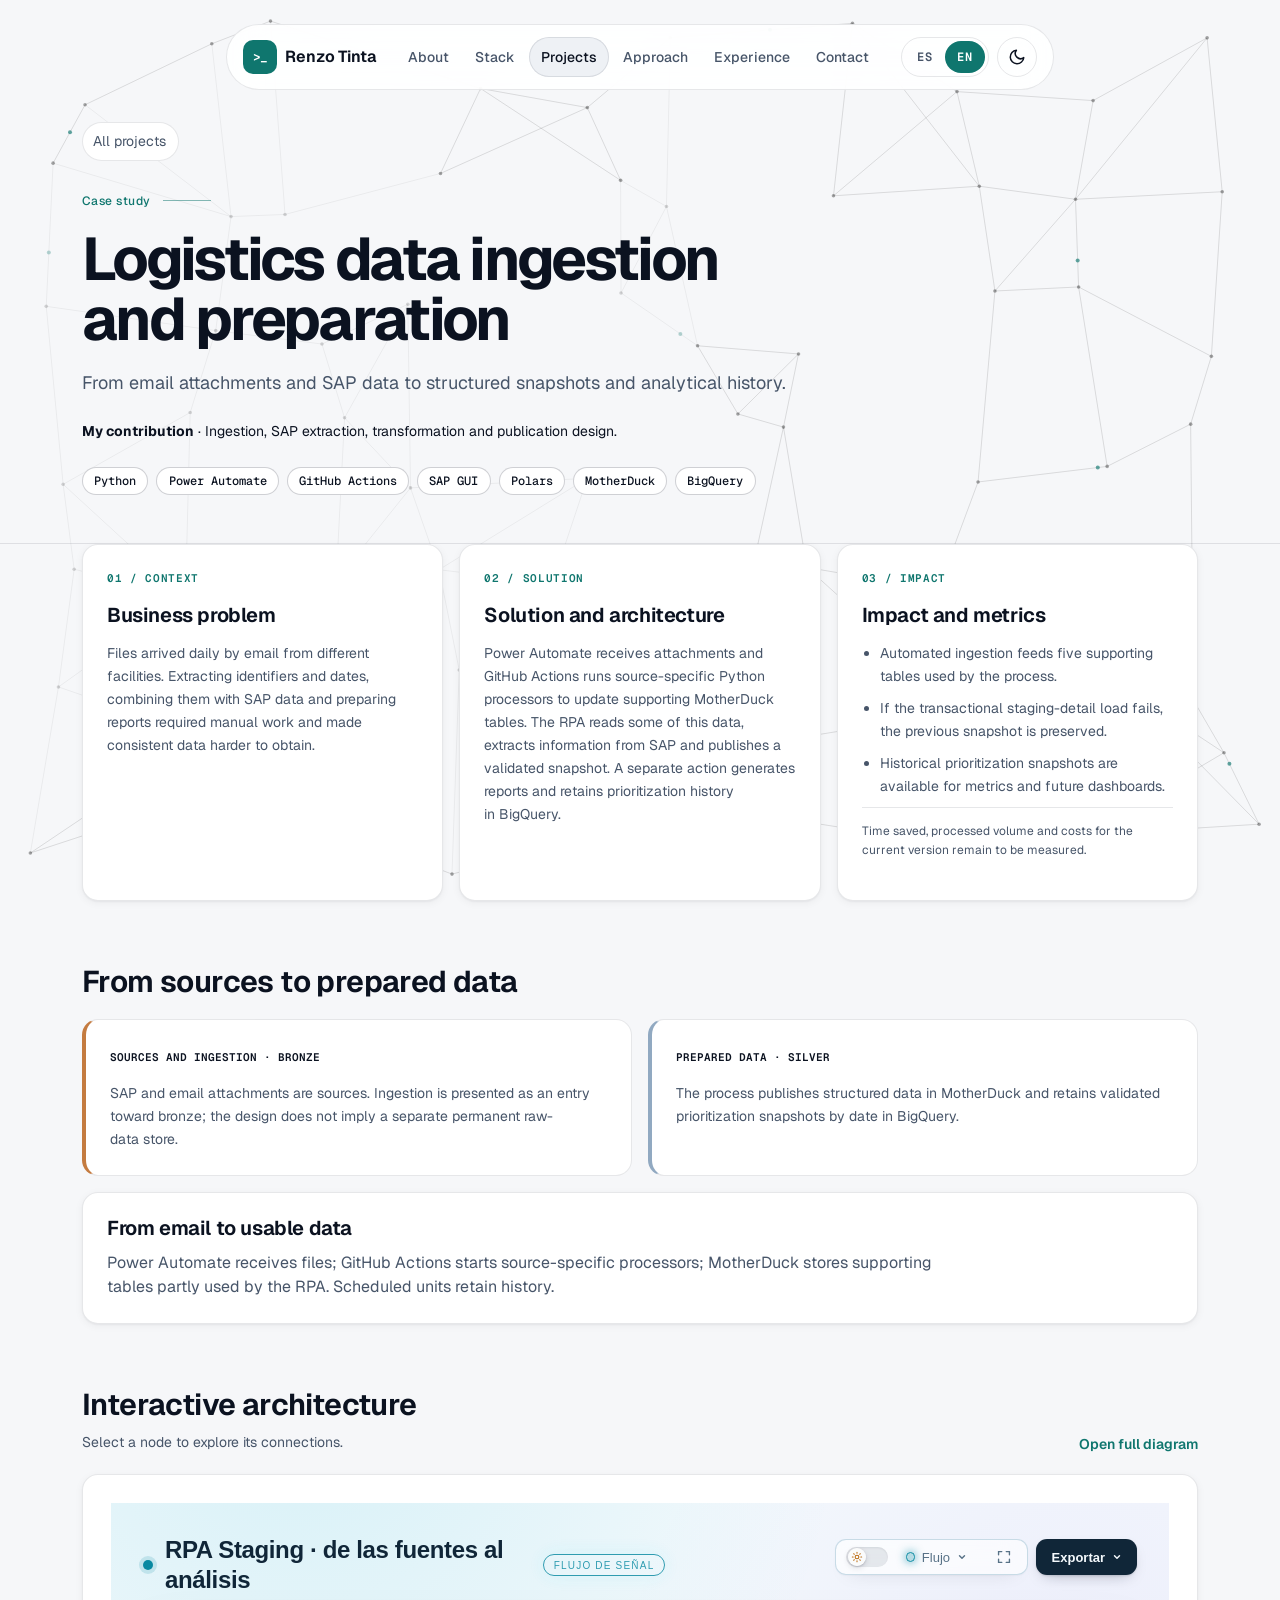
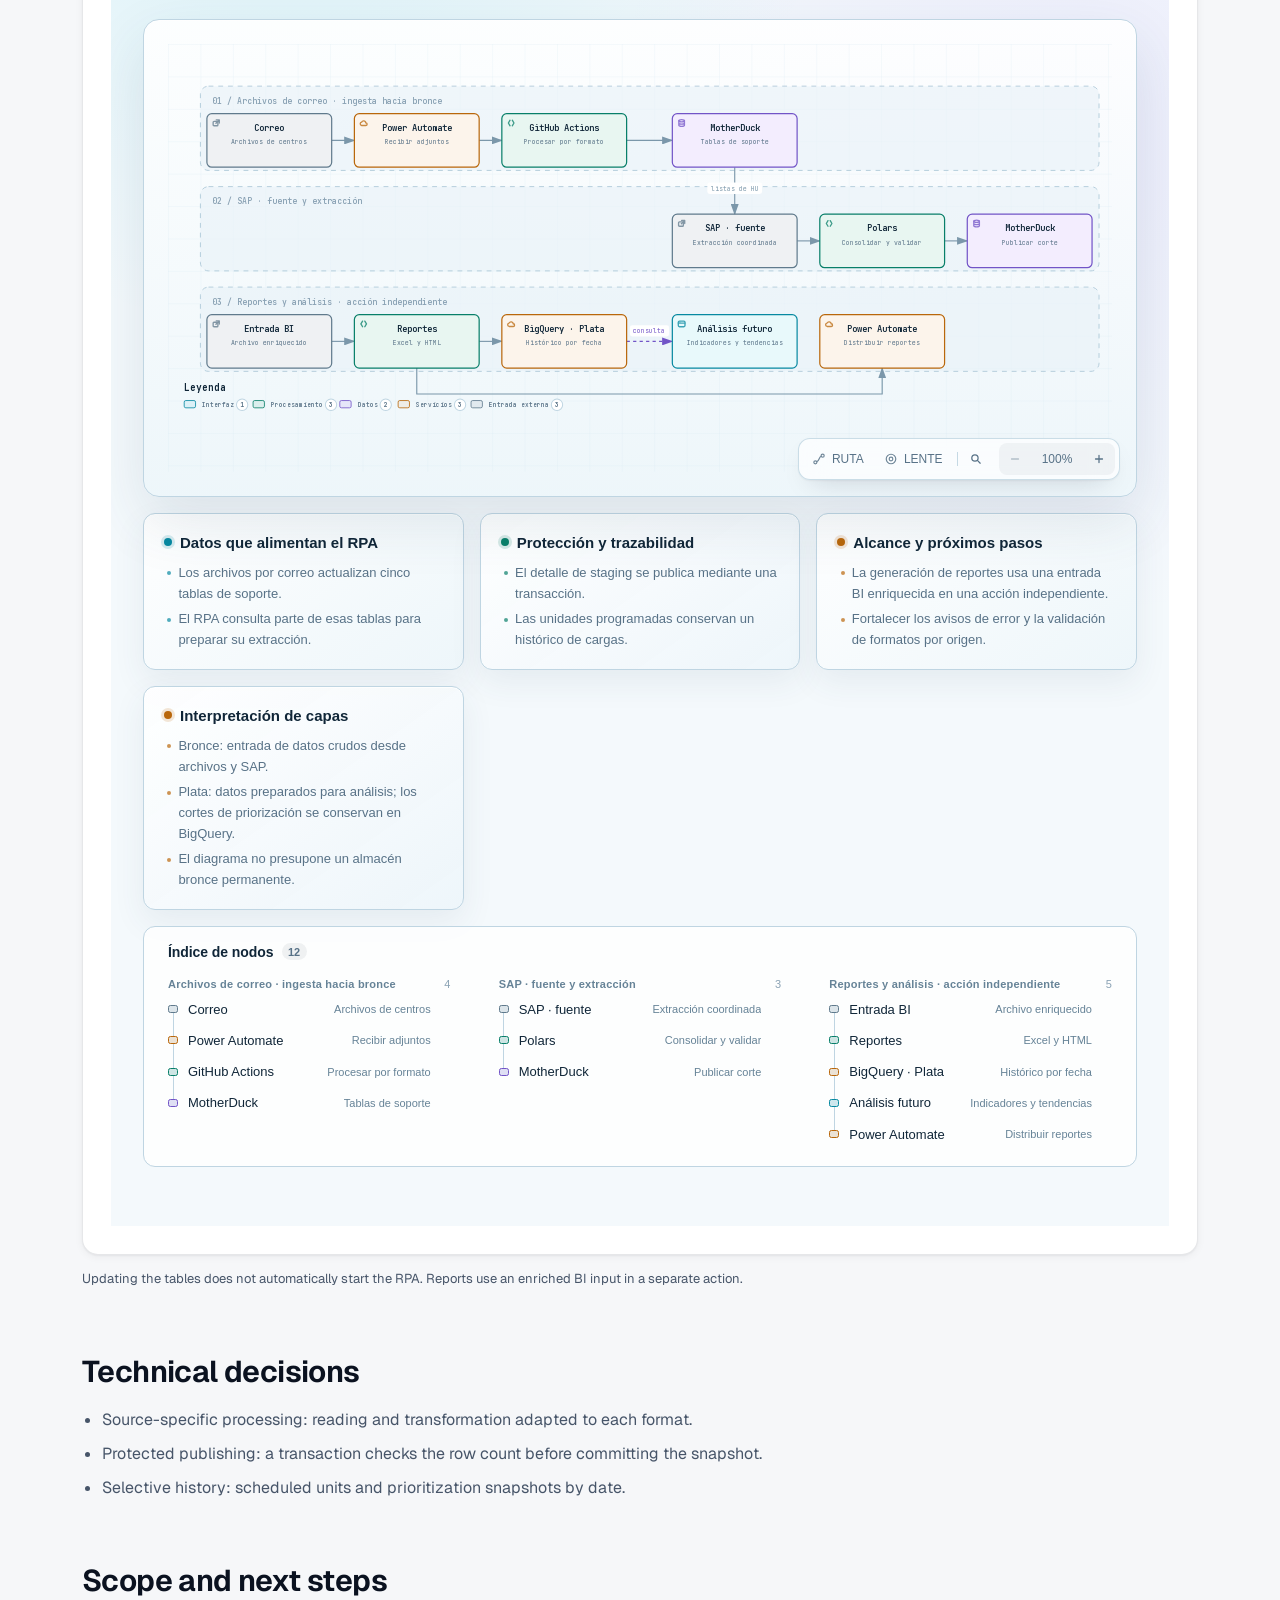
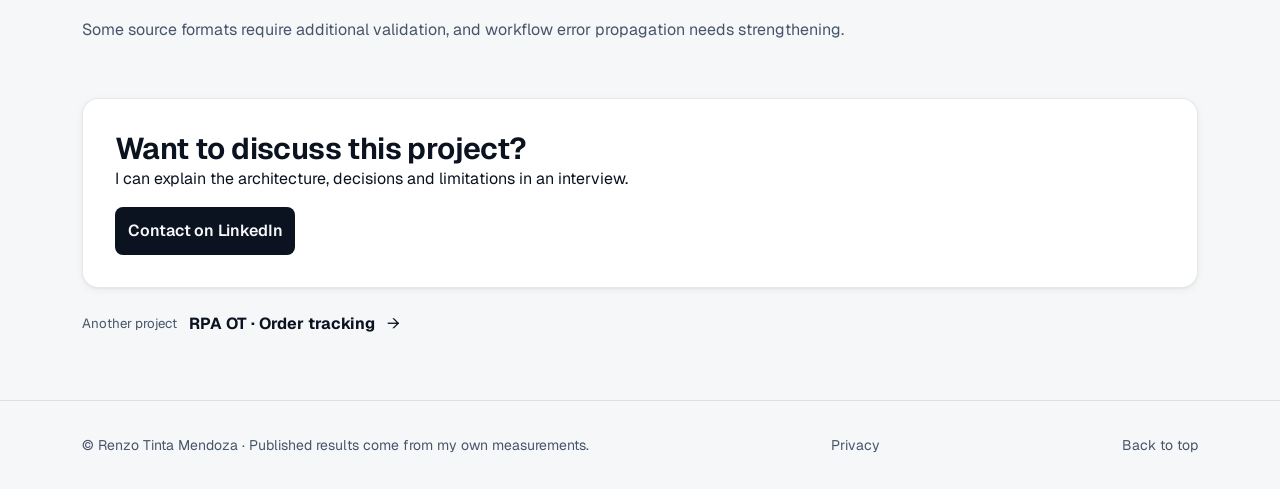
==== commit f8ae7b68: "Update portfolio with current RPA case studies" ====
--- a/projects/gcp-pipeline.html
+++ b/projects/gcp-pipeline.html
@@ -1,44 +1,4 @@
-<!DOCTYPE html>
-<html lang="es">
-<head>
-<meta charset="utf-8">
-<meta name="viewport" content="width=device-width, initial-scale=1">
-<title>Pipeline operativo en Google Cloud · Renzo Tinta</title>
-<meta name="description" content="Pipeline de datos de SharePoint a BigQuery con Power Automate, Cloud Functions y Dataflow: problema, proceso, arquitectura y resultados medidos.">
-<meta property="og:type" content="website">
-<meta property="og:title" content="Pipeline operativo en Google Cloud · Renzo Tinta">
-<meta property="og:description" content="Pipeline de datos de SharePoint a BigQuery con Power Automate, Cloud Functions y Dataflow: problema, proceso, arquitectura y resultados medidos.">
-<meta property="og:image" content="../assets/images/social-card.png">
-<meta property="og:image:width" content="1200">
-<meta property="og:image:height" content="630">
-<meta property="og:image:alt" content="Renzo Tinta · Junior Data Engineer · Pipelines en producción">
-<meta name="twitter:card" content="summary_large_image">
-<meta name="color-scheme" content="light dark">
-<meta name="theme-color" content="#181818" media="(prefers-color-scheme: dark)">
-<meta name="theme-color" content="#F6F7F9" media="(prefers-color-scheme: light)">
-<script>
-  (function () {
-    var d = document.documentElement; d.classList.add("js");
-    try { var t = localStorage.getItem("theme"); if (t === "light" || t === "dark") d.dataset.theme = t; } catch (e) {}
-    if (!matchMedia("(prefers-reduced-motion: reduce)").matches) {
-      d.classList.add("motion");
-      setTimeout(function () { if (!window.__motionReady) d.classList.remove("motion"); }, 2500);
-    }
-  })();
-</script>
-<link rel="icon" href="data:image/svg+xml,%3Csvg xmlns='http://www.w3.org/2000/svg' viewBox='0 0 32 32'%3E%3Crect width='32' height='32' rx='9' fill='%230F766E'/%3E%3Ctext x='16' y='21' text-anchor='middle' font-family='monospace' font-size='14' font-weight='700' fill='white'%3E%3E_%3C/text%3E%3C/svg%3E">
-<link rel="preconnect" href="https://fonts.googleapis.com">
-<link rel="preconnect" href="https://fonts.gstatic.com" crossorigin>
-<link rel="stylesheet" href="https://fonts.googleapis.com/css2?family=Geist:wght@400..700&family=Geist+Mono:wght@400..600&display=swap">
-<link rel="stylesheet" href="../assets/css/styles.css">
-<link rel="stylesheet" href="../assets/css/refinements.css">
-<link rel="stylesheet" href="../assets/css/data-motion.css">
-<link rel="stylesheet" href="../assets/css/ambient-network.css">
-</head>
-<body>
-<a class="skip-link" href="#main" data-i18n="skip">Saltar al contenido</a>
-<div class="progress" aria-hidden="true"><span></span></div>
-<header class="site-header" id="site-header">
+<!doctype html><html lang="es"><head><meta charset="utf-8"><meta name="viewport" content="width=device-width,initial-scale=1"><title>RPA Staging · Renzo Tinta</title><meta name="description" content="Ingesta automática y preparación de datos logísticos con SAP, Python, MotherDuck y BigQuery."><meta property="og:title" content="RPA Staging · Renzo Tinta"><meta property="og:description" content="Ingesta automática y preparación de datos logísticos con SAP, Python, MotherDuck y BigQuery."><meta name="color-scheme" content="light dark"><script>(function(){var d=document.documentElement;try{var t=localStorage.getItem('theme');if(t==='light'||t==='dark')d.dataset.theme=t}catch(e){}})();</script><link rel="preconnect" href="https://fonts.googleapis.com"><link rel="preconnect" href="https://fonts.gstatic.com" crossorigin><link rel="stylesheet" href="https://fonts.googleapis.com/css2?family=Geist:wght@400..700&family=Geist+Mono:wght@400..600&display=swap"><link rel="stylesheet" href="../assets/css/styles.css"><link rel="stylesheet" href="../assets/css/refinements.css"><link rel="stylesheet" href="../assets/css/ambient-network.css"><link rel="stylesheet" href="../assets/css/rpa-cases.css"></head><body><a class="skip-link" href="#main" data-i18n="skip">Saltar al contenido</a><header class="site-header" id="site-header">
   <div class="container header-inner">
     <a class="brand" href="../index.html"><span class="brand-mark" aria-hidden="true">&gt;_</span><span data-i18n="brand">Renzo Tinta</span></a>
     <nav class="nav" id="site-nav" aria-label="Principal" data-i18n-aria="nav_label">
@@ -63,215 +23,4 @@
       <button type="button" class="icon-btn menu-btn" id="menu-btn" aria-expanded="false" aria-controls="site-nav" aria-label="Abrir menú"><span aria-hidden="true"></span></button>
     </div>
   </div>
-</header>
-
-<main id="main">
-  <section class="page-hero" aria-labelledby="page-title">
-    <div class="hero-grid-bg" aria-hidden="true"></div>
-    <div class="container">
-      <a class="crumb" href="../index.html#projects"><svg viewBox="0 0 24 24" fill="none" stroke="currentColor" stroke-width="2" stroke-linecap="round" stroke-linejoin="round" aria-hidden="true"><path d="M19 12H5M11 18l-6-6 6-6"/></svg><span data-i18n="back_projects">Todos los proyectos</span></a>
-      <p class="section-index" data-reveal="hero" data-i18n="pa_eyebrow">Proyecto A · Ingeniería de datos en la nube</p>
-      <h1 class="page-title" id="page-title" data-i18n="pa_title">Pipeline operativo en Google Cloud</h1>
-      <p data-reveal="hero"><span class="badge badge--ok" data-i18n="st_ok">Implementado y verificado</span></p>
-      <p class="lead" data-reveal="hero" data-i18n="pa_sum">Ingesta de reportes de SharePoint a BigQuery con validaciones y control de duplicados. En producción en Cencosud: 150,000 registros procesados en 4 minutos.</p>
-      <p class="role-note" data-reveal="hero" data-i18n="pa_role">Mi contribución: diseñé y evolucioné el pipeline de punta a punta.</p>
-      <ol class="chain" aria-label="Flujo del pipeline" data-i18n-aria="pa_chain_label" data-reveal="hero">
-        <li><span class="tile tile--sm" data-icon="excel"></span><span class="chain-label">Excel + VBA</span></li>
-        <li><span class="tile tile--sm" data-icon="sharepoint"></span><span class="chain-label">SharePoint</span></li>
-        <li><span class="tile tile--sm" data-icon="powerautomate"></span><span class="chain-label">Power Automate</span></li>
-        <li><span class="tile tile--sm" data-icon="gcs"></span><span class="chain-label">Cloud Storage</span></li>
-        <li><span class="tile tile--sm" data-icon="gcf"></span><span class="chain-label">Cloud Functions</span></li>
-        <li><span class="tile tile--sm" data-icon="dataflow"></span><span class="chain-label">Dataflow</span></li>
-        <li><span class="tile tile--sm" data-icon="bigquery"></span><span class="chain-label">BigQuery</span></li>
-        <li><span class="tile tile--sm" data-icon="powerbi"></span><span class="chain-label">Power BI</span></li>
-      </ol>
-      <div class="hero-actions" data-reveal="hero">
-        <a class="btn btn--primary" href="#architecture" ><span data-i18n="p_arch">Ver arquitectura</span><svg class="arrow" viewBox="0 0 24 24" fill="none" stroke="currentColor" stroke-width="2" stroke-linecap="round" stroke-linejoin="round" aria-hidden="true"><path d="M5 12h14M13 6l6 6-6 6"/></svg></a>
-      </div>
-      <dl class="case-facts card"><div><dt data-i18n="contribution">Mi contribución</dt><dd data-i18n="case_gcp">Diseño y evolución del pipeline desde la ingesta hasta el consumo.</dd></div><div><dt data-i18n="context">Contexto</dt><dd data-i18n="case_context">Operaciones de retail · Cencosud</dd></div></dl>
-      <div class="measurement-note"><strong data-i18n="measurement">Alcance de la medición</strong><p data-i18n="measurement_gcp">4 minutos: desde el disparo en Power Automate hasta el fin en Cloud Functions. 15 minutos: proceso operativo completo, antes de 2 horas.</p></div>
-      <div class="glance" data-stagger>
-        <div><strong>150,000</strong><span data-i18n="pa_g1_l">registros procesados en 4 minutos</span></div>
-        <div><strong>2 h → 15 min</strong><span data-i18n="pa_g2_l">procesamiento de reportes operativos</span></div>
-        <div><strong data-i18n="pa_g3_n">4 / día</strong><span data-i18n="pa_g3_l">recargas del reporte, sin duplicar registros</span></div>
-        <div><strong data-i18n="pa_g4_n">En producción</strong><span data-i18n="pa_g4_l">se ejecuta con cada archivo nuevo</span></div>
-      </div>
-    </div>
-  </section>
-
-  <div class="container doc">
-    <aside class="toc" aria-label="Índice" data-i18n-aria="toc_title" data-spy>
-      <p data-i18n="toc_title">En esta página</p>
-      <div class="toc-links">
-        <a href="#problem" data-i18n="pe_problem">Problema</a>
-        <a href="#solution" data-i18n="pe_solution">Solución</a>
-        <a href="#architecture" data-i18n="sec_arch">Arquitectura técnica</a>
-        <a href="#impact" data-i18n="pe_impact">Resultados y validación</a>
-        <a href="#process" data-i18n="pe_process">Decisiones técnicas</a>
-        <a href="#quality" data-i18n="sec_quality">Calidad de datos y pruebas</a>
-        <a href="#limits" data-i18n="pe_limits">Limitaciones</a>
-      </div>
-    </aside>
-
-    <article class="doc-body prose">
-
-      <section id="problem" aria-labelledby="h-problem" data-reveal>
-        <h2 id="h-problem"><span data-i18n="pe_problem">Problema</span> <small data-i18n="pe_problem_s">El contexto</small></h2>
-        <p data-i18n="pa_problem1">Para analizar datos de varios años, el equipo armaba macros de Excel que resumían la información por partes, con el límite de 1 millón de filas de Excel. Esto tomaba entre 2 días y 1 semana, según la carga de trabajo.</p>
-        <p data-i18n="pa_problem2">Luego se creó una macro que revisaba cada archivo y lo resumía para analizarlo. El problema: ante un error había que buscar el archivo original, y los reportes se perdían o se borraban con frecuencia.</p>
-        <p data-i18n="pa_problem3">El reporte de staging de paletas se genera en .xlsb y se actualiza 4 veces al día. El objetivo: almacenarlo de forma estructurada, sin pasos manuales y sin duplicar registros en cada recarga.</p>
-      </section>
-
-      <section id="solution" aria-labelledby="h-solution" data-reveal>
-        <h2 id="h-solution"><span data-i18n="pe_solution">Solución</span> <small data-i18n="pe_solution_s">Qué resolví</small></h2>
-        <ol class="steps">
-          <li data-i18n="pa_s1">Con VBA, el reporte .xlsb se convierte a CSV y se guarda en SharePoint.</li>
-          <li data-i18n="pa_s2">Power Automate detecta el archivo nuevo y lo envía al bucket de Cloud Storage.</li>
-          <li data-i18n="pa_s3">Un disparador de Cloud Functions se activa con el archivo y ejecuta un script que crea el job de Dataflow.</li>
-          <li data-i18n="pa_s4">Dataflow transforma y limpia los datos: formatos de fecha, errores provenientes de fórmulas y tipos de datos por columna.</li>
-          <li data-i18n="pa_s5">Se elimina la fecha en BigQuery y se insertan los datos; los registros con error van a la tabla de rechazos y el estado se avisa por correo.</li>
-          <li data-i18n="pa_s6">Consultas programadas en BigQuery actualizan la tabla conectada al dashboard de Power BI, que la consume vía DirectQuery.</li>
-        </ol>
-        <p class="note" data-i18n="pa_status">Estado: en producción; se ejecuta cada vez que detecta archivos nuevos.</p>
-      </section>
-
-      <section id="architecture" aria-labelledby="h-arch" data-reveal>
-        <h2 id="h-arch" data-i18n="sec_arch">Arquitectura técnica</h2>
-        <figure class="card arch">
-          <figcaption data-i18n="arch_intro">De Microsoft 365 a Google Cloud: cómo viaja el reporte desde Excel hasta el dashboard.</figcaption>
-
-          <div class="lane">
-            <h3>Microsoft 365</h3>
-            <ol class="nodes" style="--cols:3">
-              <li class="node"><span class="tile tile--sm" data-icon="excel"></span><strong>Excel + VBA</strong><span data-i18n="n1d">Genera el reporte (.xlsb) y lo convierte a CSV</span></li>
-              <li class="node"><span class="tile tile--sm" data-icon="sharepoint"></span><strong>SharePoint</strong><span data-i18n="n2d">Almacena el archivo</span></li>
-              <li class="node"><span class="tile tile--sm" data-icon="powerautomate"></span><strong>Power Automate</strong><span data-i18n="n3d">Detecta el archivo nuevo y orquesta el envío</span></li>
-            </ol>
-          </div>
-
-          <div class="arch-link" role="note">
-            <svg viewBox="0 0 24 24" fill="none" stroke="currentColor" stroke-width="2" stroke-linecap="round" stroke-linejoin="round" aria-hidden="true"><path d="M12 5v14M6 13l6 6 6-6"/></svg>
-            <strong data-i18n="link_t">URL firmada</strong> <small data-i18n="link_d">carga directa y segura</small>
-          </div>
-
-          <div class="lane lane--accent">
-            <h3>Google Cloud</h3>
-            <ol class="nodes" style="--cols:4">
-              <li class="node"><span class="tile tile--sm" data-icon="gcs"></span><strong>Cloud Storage</strong><span data-i18n="n4d">Recibe el CSV</span></li>
-              <li class="node"><span class="tile tile--sm" data-icon="gcf"></span><strong>Cloud Functions</strong><span data-i18n="n5d">Se activa con el archivo y crea el job de Dataflow</span></li>
-              <li class="node"><span class="tile tile--sm" data-icon="dataflow"></span><strong>Dataflow</strong><span data-i18n="n6d">Transforma y limpia los datos</span></li>
-              <li class="node"><span class="tile tile--sm" data-icon="bigquery"></span><strong>BigQuery</strong><span data-i18n="n7d">Borra la fecha e inserta; los rechazos van a otra tabla</span></li>
-            </ol>
-          </div>
-
-          <div class="arch-foot">
-            <div class="lane">
-              <h3 data-i18n="lane_out">Consumo</h3>
-              <ol class="nodes" style="--cols:2">
-                <li class="node"><span class="tile tile--sm" data-icon="bigquery"></span><strong>BigQuery</strong><span data-i18n="n8d">Consultas programadas actualizan la tabla del dashboard</span></li>
-                <li class="node"><span class="tile tile--sm" data-icon="powerbi"></span><strong>Power BI</strong><span data-i18n="n9d">Dashboard vía DirectQuery</span></li>
-              </ol>
-            </div>
-            <div class="lane">
-              <h3 data-i18n="lane_err">Control de errores</h3>
-              <ul class="bullets">
-                <li data-i18n="err1">Registros con error → tabla de rechazos en BigQuery.</li>
-                <li data-i18n="err2">Estado del proceso ETL → aviso por correo a los usuarios técnicos.</li>
-                <li data-i18n="err3">Falla del flujo en Power Automate → aviso en Microsoft Teams.</li>
-              </ul>
-            </div>
-          </div>
-
-          <details class="pe"><summary><span data-i18n="det_title">Detalle del flujo en Power Automate</span></summary>
-            <div class="pe-body">
-              <ol class="steps">
-                <li data-i18n="det1">Disparador: se crea o modifica un archivo en la carpeta de SharePoint.</li>
-                <li data-i18n="det2">Validación de seguridad: solo continúan los archivos autorizados; el resto se ignora.</li>
-                <li data-i18n="det3">HTTP: solicita a una Cloud Function la URL firmada.</li>
-                <li data-i18n="det4">HTTP: envía el archivo directamente a Cloud Storage con esa URL.</li>
-                <li data-i18n="det5">Si ocurre un error en el flujo, se envía un aviso a Microsoft Teams.</li>
-              </ol>
-            </div></details>
-        </figure>
-      </section>
-
-      <section id="impact" aria-labelledby="h-impact" data-reveal>
-        <h2 id="h-impact"><span data-i18n="pe_impact">Resultados y validación</span> <small data-i18n="pe_impact_s">Resultados y evidencia</small></h2>
-        <div class="impact-grid">
-          <article class="card kpi" >
-            <p class="kpi-num"><span class="sr-only">150,000</span><span data-count="150000" aria-hidden="true">150,000</span></p>
-            <p class="kpi-label" data-i18n="kpi1_l">registros procesados en 4 minutos</p>
-            <p class="kpi-note" data-i18n="kpi1_c">Pipeline en GCP, medido desde el disparo en Power Automate hasta el fin en Cloud Functions.</p>
-            <div class="kpi-viz" aria-hidden="true">
-              <div class="dots"><i></i><i></i><i></i><i></i><i></i><i></i><i></i><i></i><i></i><i></i><i></i><i></i><i></i><i></i><i></i><i></i><i></i><i></i><i></i><i></i><i></i><i></i><i></i><i></i><i></i><i></i><i></i><i></i><i></i><i></i><i></i><i></i><i></i><i></i><i></i><i></i><i></i><i></i><i></i><i></i></div>
-            </div>
-          </article>
-          <article class="card kpi" >
-            <p class="kpi-num">−87<small>%</small></p>
-            <p class="kpi-label" data-i18n="kpi2_l">tiempo de procesamiento de reportes operativos (de 2 h a 15 min)</p>
-            <p class="kpi-note" data-i18n="kpi2_c">Tiempo del proceso operativo completo. Los 4 minutos corresponden al tramo técnico de ingesta.</p>
-            <div class="kpi-viz" aria-hidden="true">
-              <div class="bar-row"><span data-i18n="kpi_before">Antes</span><span class="bar"><i style="--w:100%" data-bar></i></span><b>2 h</b></div>
-              <div class="bar-row"><span data-i18n="kpi_now">Ahora</span><span class="bar bar--accent"><i style="--w:12.5%" data-bar data-delay=".25"></i></span><b>15 min</b></div>
-            </div>
-          </article>
-        </div>
-        <p data-i18n="pa_impact3">Cualitativo (no medido): el dashboard se actualiza solo, los errores se revisan a nivel de detalle y no se pierden archivos porque todo queda estructurado en BigQuery.</p>
-        <p class="todo" data-i18n="pa_impact_todo">Tiempo de análisis con el pipeline frente a los 2 días a 1 semana anteriores.</p>
-      </section>
-
-      <section id="process" aria-labelledby="h-process" data-reveal>
-        <h2 id="h-process"><span data-i18n="pe_process">Decisiones técnicas</span> <small data-i18n="pe_process_s">Cómo pensé</small></h2>
-        <ul class="bullets">
-          <li data-i18n="pa_proc0">Reemplazar el resumen archivo por archivo en Excel por datos estructurados en BigQuery: ante un error se revisa a nivel de detalle y no se pierden archivos.</li>
-          <li data-i18n="pa_proc1">Power Automate como disparador y carga a Cloud Storage mediante URLs firmadas (carga segura).</li>
-          <li data-i18n="pa_proc2">BigLake sobre el bucket para optimizar costos de almacenamiento.</li>
-          <li data-i18n="pa_proc3">Como el reporte llega 4 veces al día, cada carga borra primero la fecha en BigQuery y luego inserta, para evitar duplicados.</li>
-          <li data-i18n="pa_proc4">Los registros con error no detienen la carga: van a una tabla de rechazos y se avisa por correo.</li>
-        </ul>
-        <p class="todo" data-i18n="pa_proc_todo">Alternativas técnicas evaluadas dentro de GCP y por qué se descartaron.</p>
-      </section>
-
-      <section id="quality" aria-labelledby="h-quality" data-reveal>
-        <h2 id="h-quality" data-i18n="sec_quality">Calidad de datos y pruebas</h2>
-        <ul class="bullets">
-          <li data-i18n="pa_q1">Dataflow valida y corrige formatos de fecha, errores provenientes de fórmulas y tipos de datos por columna.</li>
-          <li data-i18n="pa_q2">Los registros con error van a una tabla de rechazos en BigQuery y no detienen la carga.</li>
-          <li data-i18n="pa_q3">Control de duplicados: cada carga borra la fecha correspondiente e inserta de nuevo, porque el reporte llega 4 veces al día.</li>
-          <li data-i18n="pa_q4">El estado del proceso se avisa por correo a los usuarios técnicos.</li>
-        </ul>
-        <p class="todo" data-i18n="pa_q_todo">Pruebas automatizadas y validaciones adicionales: por documentar.</p>
-      </section>
-
-      <section id="limits" aria-labelledby="h-limits" data-reveal>
-        <h2 id="h-limits"><span data-i18n="pe_limits">Limitaciones</span> <small data-i18n="pe_limits_s">y siguientes pasos</small></h2>
-        <p data-i18n="pa_limits">El código productivo vive en GCP y procesa datos de la empresa, por lo que no es público. Siguiente paso propuesto: una versión reproducible con datos sintéticos, diagrama de arquitectura y pruebas.</p>
-      </section>
-
-      <section class="case-contact card"><h2 data-i18n="case_cta">¿Quieres conversar sobre este proyecto?</h2><p data-i18n="case_cta_body">Puedo explicar la arquitectura, las decisiones y las limitaciones en una entrevista.</p><a class="btn btn--primary" href="https://www.linkedin.com/in/renzo-tinta-data/" target="_blank" rel="noopener" data-i18n="talk">Contactar por LinkedIn</a></section>
-      <nav aria-label="Proyectos" data-reveal>
-        <a class="card next-card" href="sap-motherduck-pipeline.html" >
-          <small data-i18n="p_next">Siguiente proyecto</small>
-          <strong><span data-i18n="pb_title">De SAP a MotherDuck</span><svg class="arrow" viewBox="0 0 24 24" fill="none" stroke="currentColor" stroke-width="2" stroke-linecap="round" stroke-linejoin="round" aria-hidden="true"><path d="M5 12h14M13 6l6 6-6 6"/></svg></strong>
-        </a>
-      </nav>
-    </article>
-  </div>
-</main>
-
-<footer>
-  <div class="container footer-inner">
-    <span data-i18n="footer">© Renzo Tinta Mendoza · Los resultados publicados provienen de mediciones propias.</span>
-    <a href="../privacy.html" data-i18n="privacy">Privacidad</a>
-    <a href="#main"><span data-i18n="back_top">Volver arriba</span> <span aria-hidden="true">↑</span></a>
-  </div>
-</footer>
-
-<script src="../assets/js/icons.js"></script>
-<script src="../assets/js/i18n/common.js"></script>
-<script src="../assets/js/i18n/gcp-pipeline.js"></script>
-<script src="../assets/js/site.js"></script>
-<script src="../assets/js/ambient-network.js"></script>
-<script src="../assets/js/page-motion.js"></script>
-</body>
-</html>
+</header><main id="main"><section class="page-hero rpa-hero"><div class="container"><a class="crumb" href="../index.html#projects" data-i18n="crumb">Todos los proyectos</a><p class="section-index" data-i18n="project">Caso de estudio</p><h1 class="page-title" data-i18n="title">Ingesta y preparación de datos logísticos</h1><p class="lead" data-i18n="summary">De archivos recibidos por correo y datos de SAP a cortes estructurados e información histórica para análisis.</p><p class="role-note"><strong data-i18n="role_label">Mi contribución</strong> · <span data-i18n="role">Diseño de la ingesta, extracción SAP, transformación y publicación.</span></p><div class="rpa-stack"><span class="chip">Python</span><span class="chip">Power Automate</span><span class="chip">GitHub Actions</span><span class="chip">SAP GUI</span><span class="chip">Polars</span><span class="chip">MotherDuck</span><span class="chip">BigQuery</span></div></div></section><div class="container rpa-content"><section class="rpa-narrative" aria-label="Caso de estudio" data-i18n-aria="case_label"><article class="card"><p class="rpa-index" data-i18n="idx_context">01 / CONTEXTO</p><h2 data-i18n="context_title">Problema de negocio</h2><p data-i18n="problem">Cada día llegaban archivos de distintos centros por correo. Extraer identificadores y fechas, consolidarlos con información de SAP y preparar reportes requería trabajo manual y dificultaba disponer de datos consistentes.</p></article><article class="card"><p class="rpa-index" data-i18n="idx_solution">02 / SOLUCIÓN</p><h2 data-i18n="solution_title">Solución y arquitectura</h2><p data-i18n="solution">Power Automate recibe los adjuntos y GitHub Actions ejecuta procesadores Python por origen para actualizar tablas de soporte en MotherDuck. El RPA consulta parte de esos datos, extrae información de SAP y publica un corte validado. Una acción independiente genera reportes y conserva en BigQuery el histórico de priorización.</p></article><article class="card"><p class="rpa-index" data-i18n="idx_impact">03 / IMPACTO</p><h2 data-i18n="impact_title">Impacto y métricas</h2><ul><li data-i18n="impact1">La ingesta automatizada alimenta cinco tablas de soporte utilizadas por el proceso.</li><li data-i18n="impact2">Si falla la carga transaccional del detalle de staging, se conserva el corte anterior.</li><li data-i18n="impact3">Los cortes históricos de priorización quedan disponibles para indicadores y futuros dashboards.</li></ul><p class="rpa-measurement" data-i18n="measurement"></p></article></section><section class="rpa-block" id="layers"><h2 data-i18n="layers_title">De las fuentes a los datos preparados</h2><div class="rpa-layers"><article class="rpa-layer bronze"><span data-i18n="bronze">Fuentes e ingesta · Bronce</span><p data-i18n="bronze_body">SAP y los archivos recibidos por correo son las fuentes. La ingesta se presenta como entrada hacia bronce; el diseño no presupone un almacén crudo independiente.</p></article><article class="rpa-layer silver"><span data-i18n="silver">Datos preparados · Plata</span><p data-i18n="silver_body">El proceso publica datos estructurados en MotherDuck y conserva en BigQuery cortes validados de priorización por fecha.</p></article></div><div class="rpa-etl card"><h3 data-i18n="etl_title">Del correo a datos utilizables</h3><p data-i18n="etl_body">Power Automate recibe archivos; GitHub Actions activa procesadores por origen; MotherDuck almacena las tablas de soporte que consulta parte del RPA. Las unidades programadas conservan historial.</p></div></section><section class="rpa-block" id="architecture"><div class="rpa-map-head"><div><h2 data-i18n="map_title">Arquitectura interactiva</h2><p data-i18n="map_intro">Selecciona un nodo para explorar sus conexiones.</p></div><a class="text-link rpa-map-open" href="../assets/diagrams/rpa-staging-es.html" target="_blank" rel="noopener" data-i18n="map_open">Abrir mapa completo</a></div><div class="rpa-map card"><iframe src="../assets/diagrams/rpa-staging-es.html" data-diagram="rpa-staging" data-i18n-attr="title:diagram_title" title="Diagrama interactivo de arquitectura" loading="lazy"></iframe></div><p class="rpa-boundary" data-i18n="boundary"></p></section><section class="rpa-block" id="decisions"><h2 data-i18n="decision_title">Decisiones técnicas</h2><ul class="rpa-decisions"><li data-i18n="dec1">Procesamiento por origen: lectura y transformación adaptadas a cada formato.</li><li data-i18n="dec2">Publicación protegida: una transacción valida el conteo antes de confirmar el corte.</li><li data-i18n="dec3">Histórico selectivo: unidades programadas y cortes de priorización por fecha.</li></ul></section><section class="rpa-block"><h2 data-i18n="limits_title">Alcance y siguientes pasos</h2><p data-i18n="limits">Algunos formatos requieren validación adicional y se debe reforzar la propagación de errores al workflow.</p></section><section class="case-contact card"><h2 data-i18n="contact_title">¿Quieres conversar sobre este proyecto?</h2><p data-i18n="contact_body">Puedo explicar la arquitectura, sus decisiones y limitaciones en una entrevista.</p><a class="btn btn--primary" href="https://www.linkedin.com/in/renzo-tinta-data/" target="_blank" rel="noopener" data-i18n="talk">Contactar por LinkedIn</a></section><nav class="rpa-next"><a href="sap-motherduck-pipeline.html"><small data-i18n="next">Otro proyecto</small><strong data-i18n="other_title">RPA OT · Seguimiento de órdenes</strong> →</a></nav></div></main><footer><div class="container footer-inner"><span data-i18n="footer">© Renzo Tinta Mendoza</span><a href="../privacy.html" data-i18n="privacy">Privacidad</a><a href="#main" data-i18n="back_top">Volver arriba</a></div></footer><script src="../assets/js/icons.js"></script><script src="../assets/js/i18n/common.js"></script><script src="../assets/js/i18n/rpa-staging.js"></script><script src="../assets/js/site.js"></script><script src="../assets/js/ambient-network.js"></script><script src="../assets/js/project-diagram.js"></script></body></html>
--- a/assets/css/rpa-cases.css
+++ b/assets/css/rpa-cases.css
@@ -0,0 +1 @@
+.rpa-hero{padding-bottom:48px}.rpa-hero .page-title{margin:20px 0}.rpa-hero .lead{margin-bottom:22px}.rpa-stack{display:flex;flex-wrap:wrap;gap:8px;margin-top:24px}.rpa-content{padding-bottom:64px}.rpa-narrative{display:grid;grid-template-columns:repeat(3,minmax(0,1fr));gap:16px}.rpa-narrative article{padding:24px}.rpa-narrative h2{font-size:20px;line-height:1.25;margin-bottom:14px}.rpa-narrative p,.rpa-narrative li{font-size:14px;line-height:23px;color:var(--muted)}.rpa-narrative ul{list-style:disc;padding-left:18px}.rpa-narrative li{margin-bottom:9px}.rpa-index{font:600 11px/18px var(--font-mono)!important;color:var(--accent)!important;letter-spacing:.06em}.rpa-measurement{border-top:1px solid var(--line);padding-top:14px;font-size:12px!important;line-height:19px!important}.rpa-block{margin-top:64px}.rpa-block h2{font-size:30px;margin-bottom:20px}.rpa-block p{color:var(--muted);max-width:78ch}.rpa-layers{display:grid;grid-template-columns:1fr 1fr;gap:16px}.rpa-layer{padding:24px;background:var(--surface);border:1px solid var(--line);border-left:4px solid var(--layer);border-radius:16px}.rpa-layer.bronze{--layer:#c47b40}.rpa-layer.silver{--layer:#91a9c1}.rpa-layer span{font:600 11px/18px var(--font-mono);text-transform:uppercase}.rpa-layer p{font-size:14px;line-height:23px;margin:14px 0 0}.rpa-etl{padding:24px;margin-top:16px}.rpa-etl h3{font-size:20px;margin-bottom:12px}.rpa-etl p{margin-bottom:0}.rpa-map-head{display:flex;justify-content:space-between;gap:20px;align-items:end;margin-bottom:20px}.rpa-map-head h2{margin-bottom:8px}.rpa-map-head p{margin:0;font-size:14px}.rpa-map{overflow:hidden}.rpa-map iframe{display:block;width:100%;height:1100px;border:0;background:var(--surface)}.rpa-boundary{font-size:13px;margin:12px 0 0}.rpa-decisions{list-style:disc;padding-left:20px;max-width:80ch;color:var(--muted)}.rpa-decisions li{margin:10px 0}.case-contact{margin-top:56px}.rpa-next{margin-top:24px}.rpa-next a{display:flex;gap:12px;align-items:center;color:var(--text);text-decoration:none}.rpa-next small{color:var(--muted)}@media(max-width:900px){.rpa-narrative{grid-template-columns:1fr}.rpa-layers{grid-template-columns:1fr}.rpa-map-head{align-items:start;flex-direction:column}.rpa-map iframe{height:1200px}}
